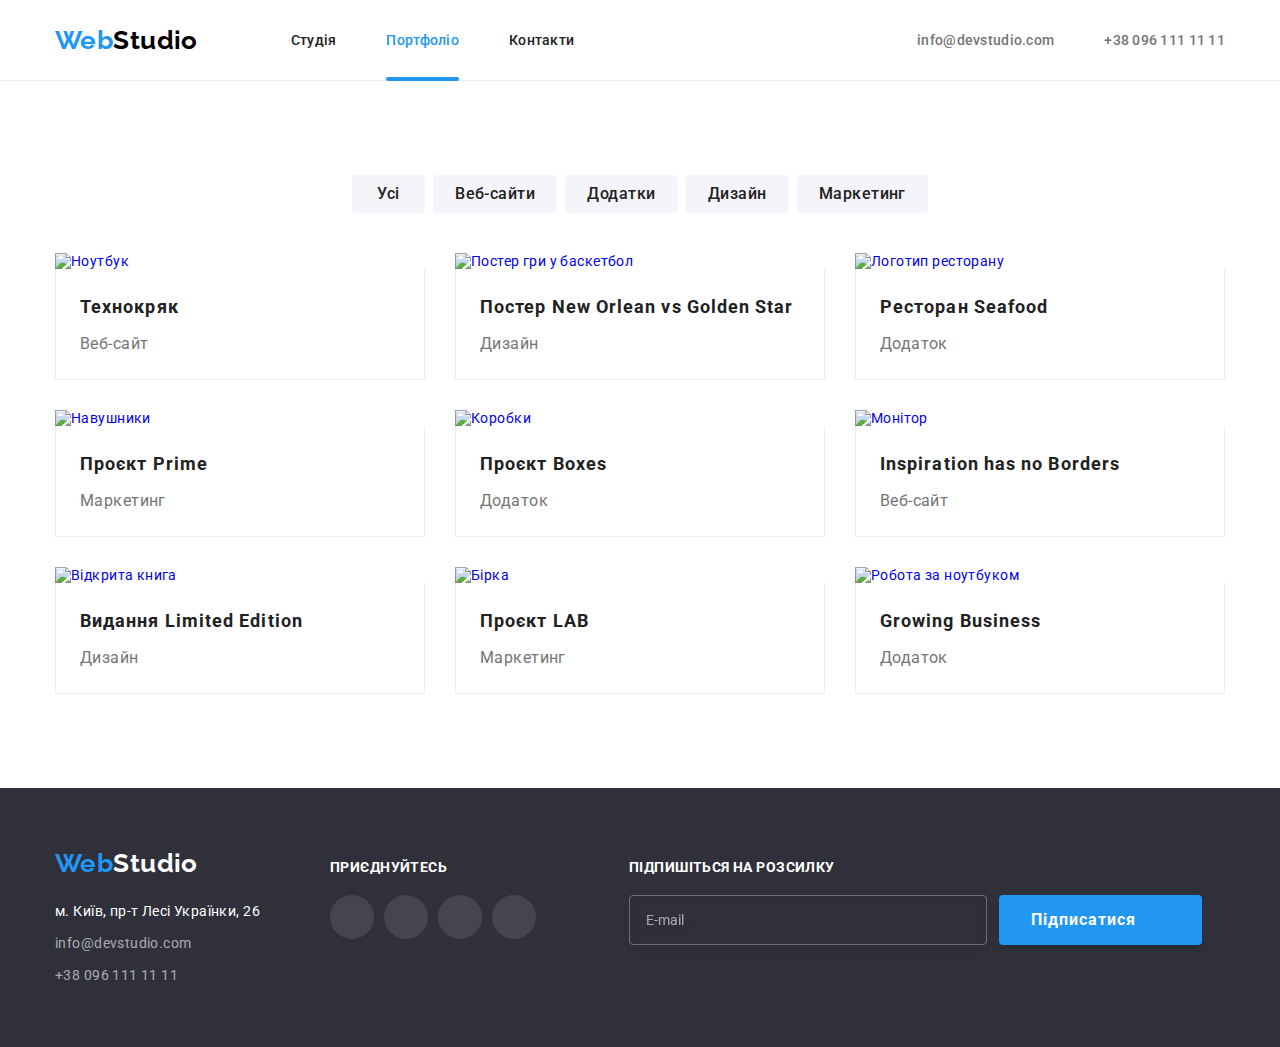
==== portfolio.html @ 8c7a3220 "fix error in validator" ====
<!DOCTYPE html>
<html lang="uk">
  <head>
    <meta charset="UTF-8" />
    <meta http-equiv="X-UA-Compatible" content="IE=edge" />
    <meta name="viewport" content="width=device-width, initial-scale=1.0" />
    <title>Портфоліо</title>
    <link
      href="https://fonts.googleapis.com/css2?family=Raleway:wght@700&family=Roboto:wght@400;500;700;900&display=swap"
      rel="stylesheet"
    />
    <link
      rel="stylesheet"
      href="https://cdnjs.cloudflare.com/ajax/libs/modern-normalize/1.1.0/modern-normalize.min.css"
    />
    <link rel="stylesheet" href="./css/main.min.css" />
  </head>

  <body>
    <header class="page-header">
      <div class="container">
        <div class="header-content">
          <a class="logo" href="./index.html" lang="en"
            ><span class="logo__accent">Web</span>Studio</a
          >
          <div class="nav-wrapper" data-menu>
            <nav class="header-nav">
              <ul class="nav-list">
                <li class="nav-list__item">
                  <a class="nav-list__link" href="./index.html">Студія</a>
                </li>
                <li class="nav-list__item">
                  <a class="nav-list__link nav-list__link--current" href="./portfolio.html"
                    >Портфоліо</a
                  >
                </li>
                <li class="nav-list__item"><a class="nav-list__link" href="#">Контакти</a></li>
              </ul>
            </nav>
            <ul class="contact-list">
              <li class="contact-list__item">
                <a class="contact-list__link contact-list__link--colored" href="tel:+380961111111">
                  <svg class="contact-list__icon" width="10" height="16">
                    <use href="./images/icons.svg#icon-smartphone"></use>
                  </svg>
                  +38 096 111 11 11</a
                >
              </li>
              <li class="contact-list__item">
                <a class="contact-list__link" href="mailto:info@devstudio.com">
                  <svg class="contact-list__icon" width="16" height="12">
                    <use href="./images/icons.svg#icon-envelope"></use>
                  </svg>
                  info@devstudio.com</a
                >
              </li>
            </ul>
            <ul class="links-list">
              <li class="link-list__item"><a href="#" class="links-list__link">Instagram</a></li>
              <li class="link-list__item"><a href="#" class="links-list__link">Twitter</a></li>
              <li class="link-list__item"><a href="#" class="links-list__link">Facebook</a></li>
              <li class="link-list__item"><a href="#" class="links-list__link">LinkedIn</a></li>
            </ul>
          </div>
          <button class="burger" data-menu-button>
            <svg class="burger__icon" width="40" height="40">
              <use class="burger__close-icon" href="./images/icons.svg#icon-burger-close"></use>
              <use class="burger__open-icon" href="./images/icons.svg#icon-burger-open"></use>
            </svg>
          </button>
        </div>
      </div>
    </header>
    <main class="page-main">
      <section class="section section-portfolio">
        <div class="container">
          <h1 class="section__title" hidden>Портфоліо</h1>
          <ul class="button-list">
            <li class="button-list__item">
              <button class="button button-list__button" type="button">Усі</button>
            </li>
            <li class="button-list__item">
              <button class="button button-list__button" type="button">Веб-сайти</button>
            </li>
            <li class="button-list__item">
              <button class="button button-list__button" type="button">Додатки</button>
            </li>
            <li class="button-list__item">
              <button class="button button-list__button" type="button">Дизайн</button>
            </li>
            <li class="button-list__item">
              <button class="button button-list__button" type="button">Маркетинг</button>
            </li>
          </ul>
          <ul class="product-list">
            <li class="product-list__item">
              <a class="product" href="#">
                <div class="product__overlay">
                  <picture>
                    <source
                      srcset="./images/product1-desktop.jpg 1x, ./images/product1@2x-desktop.jpg 2x"
                      media="(min-width: 1200px)"
                    />
                    <source
                      srcset="./images/product1-tablet.jpg 1x, ./images/product1@2x-tablet.jpg 2x"
                      media="(min-width: 768px)"
                    />
                    <img
                      class="product__image"
                      srcset="./images/product1-phone.jpg 1x, ./images/product1@2x-phone.jpg 2x"
                      src="./images/product1-phone.jpg"
                      alt="Ноутбук"
                    />
                  </picture>
                  <p class="product__text">
                    Ресурс пропонує комплексні пропозиції з різним рівнем функціоналу та сервісів.
                    Все це дозволить відвідувачу отримати вичерпні відомості про компанію чи
                    приватну особу.
                  </p>
                </div>
                <div class="product__description">
                  <h2 class="product__title">Технокряк</h2>
                  <p class="product__type">Веб-сайт</p>
                </div>
              </a>
            </li>
            <li class="product-list__item">
              <a class="product" href="#">
                <div class="product__overlay">
                  <picture>
                    <source
                      srcset="./images/product2-desktop.jpg 1x, ./images/product2@2x-desktop.jpg 2x"
                      media="(min-width: 1200px)"
                    />
                    <source
                      srcset="./images/product2-tablet.jpg 1x, ./images/product2@2x-tablet.jpg 2x"
                      media="(min-width: 768px)"
                    />
                    <img
                      class="product__image"
                      srcset="./images/product2-phone.jpg 1x, ./images/product2@2x-phone.jpg 2x"
                      src="./images/product2-phone.jpg"
                      alt="Постер гри у баскетбол"
                    />
                  </picture>
                  <p class="product__text">
                    Ресурс пропонує комплексні пропозиції з різним рівнем функціоналу та сервісів.
                    Все це дозволить відвідувачу отримати вичерпні відомості про компанію чи
                    приватну особу.
                  </p>
                </div>
                <div class="product__description">
                  <h2 class="product__title">Постер New Orlean vs Golden Star</h2>
                  <p class="product__type">Дизайн</p>
                </div>
              </a>
            </li>
            <li class="product-list__item">
              <a class="product" href="#">
                <div class="product__overlay">
                  <picture>
                    <source
                      srcset="./images/product3-desktop.jpg 1x, ./images/product3@2x-desktop.jpg 2x"
                      media="(min-width: 1200px)"
                    />
                    <source
                      srcset="./images/product3-tablet.jpg 1x, ./images/product3@2x-tablet.jpg 2x"
                      media="(min-width: 768px)"
                    />
                    <img
                      class="product__image"
                      srcset="./images/product3-phone.jpg 1x, ./images/product3@2x-phone.jpg 2x"
                      src="./images/product3-phone.jpg"
                      alt="Логотип ресторану"
                    />
                  </picture>
                  <p class="product__text">
                    Ресурс пропонує комплексні пропозиції з різним рівнем функціоналу та сервісів.
                    Все це дозволить відвідувачу отримати вичерпні відомості про компанію чи
                    приватну особу.
                  </p>
                </div>
                <div class="product__description">
                  <h2 class="product__title">Ресторан Seafood</h2>
                  <p class="product__type">Додаток</p>
                </div>
              </a>
            </li>
            <li class="product-list__item">
              <a class="product" href="#">
                <div class="product__overlay">
                  <picture>
                    <source
                      srcset="./images/product4-desktop.jpg 1x, ./images/product4@2x-desktop.jpg 2x"
                      media="(min-width: 1200px)"
                    />
                    <source
                      srcset="./images/product4-tablet.jpg 1x, ./images/product4@2x-tablet.jpg 2x"
                      media="(min-width: 768px)"
                    />
                    <img
                      class="product__image"
                      srcset="./images/product4-phone.jpg 1x, ./images/product4@2x-phone.jpg 2x"
                      src="./images/product4-phone.jpg"
                      alt="Навушники"
                    />
                  </picture>
                  <p class="product__text">
                    Ресурс пропонує комплексні пропозиції з різним рівнем функціоналу та сервісів.
                    Все це дозволить відвідувачу отримати вичерпні відомості про компанію чи
                    приватну особу.
                  </p>
                </div>
                <div class="product__description">
                  <h2 class="product__title">Проєкт Prime</h2>
                  <p class="product__type">Маркетинг</p>
                </div>
              </a>
            </li>
            <li class="product-list__item">
              <a class="product" href="#">
                <div class="product__overlay">
                  <picture>
                    <source
                      srcset="./images/product5-desktop.jpg 1x, ./images/product5@2x-desktop.jpg 2x"
                      media="(min-width: 1200px)"
                    />
                    <source
                      srcset="./images/product5-tablet.jpg 1x, ./images/product5@2x-tablet.jpg 2x"
                      media="(min-width: 768px)"
                    />
                    <img
                      class="product__image"
                      srcset="./images/product5-phone.jpg 1x, ./images/product5@2x-phone.jpg 2x"
                      src="./images/product5-phone.jpg"
                      alt="Коробки"
                    />
                  </picture>
                  <p class="product__text">
                    Ресурс пропонує комплексні пропозиції з різним рівнем функціоналу та сервісів.
                    Все це дозволить відвідувачу отримати вичерпні відомості про компанію чи
                    приватну особу.
                  </p>
                </div>
                <div class="product__description">
                  <h2 class="product__title">Проєкт Boxes</h2>
                  <p class="product__type">Додаток</p>
                </div>
              </a>
            </li>
            <li class="product-list__item">
              <a class="product" href="#">
                <div class="product__overlay">
                  <picture>
                    <source
                      srcset="./images/product6-desktop.jpg 1x, ./images/product6@2x-desktop.jpg 2x"
                      media="(min-width: 1200px)"
                    />
                    <source
                      srcset="./images/product6-tablet.jpg 1x, ./images/product6@2x-tablet.jpg 2x"
                      media="(min-width: 768px)"
                    />
                    <img
                      class="product__image"
                      srcset="./images/product6-phone.jpg 1x, ./images/product6@2x-phone.jpg 2x"
                      src="./images/product6-phone.jpg"
                      alt="Монітор"
                    />
                  </picture>
                  <p class="product__text">
                    Ресурс пропонує комплексні пропозиції з різним рівнем функціоналу та сервісів.
                    Все це дозволить відвідувачу отримати вичерпні відомості про компанію чи
                    приватну особу.
                  </p>
                </div>
                <div class="product__description">
                  <h2 class="product__title">Inspiration has no Borders</h2>
                  <p class="product__type">Веб-сайт</p>
                </div>
              </a>
            </li>
            <li class="product-list__item">
              <a class="product" href="#">
                <div class="product__overlay">
                  <picture>
                    <source
                      srcset="./images/product7-desktop.jpg 1x, ./images/product7@2x-desktop.jpg 2x"
                      media="(min-width: 1200px)"
                    />
                    <source
                      srcset="./images/product7-tablet.jpg 1x, ./images/product7@2x-tablet.jpg 2x"
                      media="(min-width: 768px)"
                    />
                    <img
                      class="product__image"
                      srcset="./images/product7-phone.jpg 1x, ./images/product7@2x-phone.jpg 2x"
                      src="./images/product7-phone.jpg"
                      alt="Відкрита книга"
                    />
                  </picture>
                  <p class="product__text">
                    Ресурс пропонує комплексні пропозиції з різним рівнем функціоналу та сервісів.
                    Все це дозволить відвідувачу отримати вичерпні відомості про компанію чи
                    приватну особу.
                  </p>
                </div>
                <div class="product__description">
                  <h2 class="product__title">Видання Limited Edition</h2>
                  <p class="product__type">Дизайн</p>
                </div>
              </a>
            </li>
            <li class="product-list__item">
              <a class="product" href="#">
                <div class="product__overlay">
                  <picture>
                    <source
                      srcset="./images/product8-desktop.jpg 1x, ./images/product8@2x-desktop.jpg 2x"
                      media="(min-width: 1200px)"
                    />
                    <source
                      srcset="./images/product8-tablet.jpg 1x, ./images/product8@2x-tablet.jpg 2x"
                      media="(min-width: 768px)"
                    />
                    <img
                      class="product__image"
                      srcset="./images/product8-phone.jpg 1x, ./images/product8@2x-phone.jpg 2x"
                      src="./images/product8-phone.jpg"
                      alt="Бірка"
                    />
                  </picture>
                  <p class="product__text">
                    Ресурс пропонує комплексні пропозиції з різним рівнем функціоналу та сервісів.
                    Все це дозволить відвідувачу отримати вичерпні відомості про компанію чи
                    приватну особу.
                  </p>
                </div>
                <div class="product__description">
                  <h2 class="product__title">Проєкт LAB</h2>
                  <p class="product__type">Маркетинг</p>
                </div>
              </a>
            </li>
            <li class="product-list__item">
              <a class="product" href="#">
                <div class="product__overlay">
                  <picture>
                    <source
                      srcset="./images/product9-desktop.jpg 1x, ./images/product9@2x-desktop.jpg 2x"
                      media="(min-width: 1200px)"
                    />
                    <source
                      srcset="./images/product9-tablet.jpg 1x, ./images/product9@2x-tablet.jpg 2x"
                      media="(min-width: 768px)"
                    />
                    <img
                      class="product__image"
                      srcset="./images/product9-phone.jpg 1x, ./images/product9@2x-phone.jpg 2x"
                      src="./images/product9-phone.jpg"
                      alt="Робота за ноутбуком"
                    />
                  </picture>
                  <p class="product__text">
                    Ресурс пропонує комплексні пропозиції з різним рівнем функціоналу та сервісів.
                    Все це дозволить відвідувачу отримати вичерпні відомості про компанію чи
                    приватну особу.
                  </p>
                </div>
                <div class="product__description">
                  <h2 class="product__title">Growing Business</h2>
                  <p class="product__type">Додаток</p>
                </div>
              </a>
            </li>
          </ul>
        </div>
      </section>
    </main>
    <footer class="page-footer">
      <div class="container">
        <div class="footer-content">
          <div class="footer-nav">
            <a class="logo page-footer__logo" href="./index.html" lang="en"
              ><span class="logo__accent">Web</span>Studio</a
            >
            <address class="page-adress">
              <p class="page-adress__text">м. Київ, пр-т Лесі Українки, 26</p>
              <ul class="adress-list">
                <li class="adress-list__item">
                  <a class="adress-list__link" href="mailto:info@devstudio.com"
                    >info@devstudio.com</a
                  >
                </li>
                <li class="adress-list__item">
                  <a class="adress-list__link" href="tel:+380961111111">+38 096 111 11 11</a>
                </li>
              </ul>
            </address>
          </div>
          <div class="footer-social">
            <p class="footer__title">Приєднуйтесь</p>
            <ul class="icon-list footer-social__icon-list">
              <li class="icon-list__item">
                <a
                  class="icon-list__link icon-list__link--dark"
                  href="#"
                  aria-label="Інстаграм сторінка сайту"
                >
                  <svg class="icon-list__icon" width="20" height="20">
                    <use href="./images/icons.svg#icon-instagram"></use>
                  </svg>
                </a>
              </li>
              <li class="icon-list__item">
                <a
                  class="icon-list__link icon-list__link--dark"
                  href="#"
                  aria-label="Твіттер сторінка сайту"
                >
                  <svg class="icon-list__icon" width="20" height="20">
                    <use href="./images/icons.svg#icon-twitter"></use>
                  </svg>
                </a>
              </li>
              <li class="icon-list__item">
                <a
                  class="icon-list__link icon-list__link--dark"
                  href="#"
                  aria-label="Фейсбук сторінка сайту"
                >
                  <svg class="icon-list__icon" width="20" height="20">
                    <use href="./images/icons.svg#icon-facebook"></use>
                  </svg>
                </a>
              </li>
              <li class="icon-list__item">
                <a
                  class="icon-list__link icon-list__link--dark"
                  href="#"
                  aria-label="Лінкедін сторінка сайту"
                >
                  <svg class="icon-list__icon" width="20" height="20">
                    <use href="./images/icons.svg#icon-linkedin"></use>
                  </svg>
                </a>
              </li>
            </ul>
          </div>
          <div class="footer-subscribe">
            <p class="footer__title">Підпишіться на розсилку</p>
            <form class="footer-form" name="footer-form">
              <input
                class="footer-form__input"
                type="email"
                name="footer-mail"
                placeholder="E-mail"
              />
              <button class="button footer-subscribe__button" type="submit">
                <span class="button__text">Підписатися</span>
                <svg class="button__icon" width="24" height="24">
                  <use href="./images/icons.svg#icon-send"></use>
                </svg>
              </button>
            </form>
          </div>
        </div>
      </div>
    </footer>
    <script src="./js/menu.js"></script>
  </body>
</html>
---- css/main.min.css ----
:root{--accent-color: #2196f3;--title-color: #212121;--text-color: #757575;--black-color: #000000;--neutral-dark-color: rgba(255, 255, 255, 0.6);--primary-white-color: #ffffff;--primary-dark-color: #2f303a;--primary-light-color: #f5f4fa;--item-border-color: #eeeeee;--header-border-color: #ececec;--icon-color: #afb1b8;--footer-links-color: rgba(255, 255, 255, 0.1);--cards-background-color: rgba(47, 48, 58, 0.8);--portfolio-overlay-color: rgba(33, 150, 243, 0.9);--backdrop-background-color: rgba(0, 0, 0, 0.2);--button-border-color: rgba(0, 0, 0, 0.1);--input-border-color: rgba(33, 33, 33, 0.2);--button-hover-color: #188ce8;--footer-form-border-color: rgba(255, 255, 255, 0.3);--form-placeholder-color: rgba(117, 117, 117, 0.5);--nav-border-color: rgba(33, 33, 33, 0.2);--timing-function: cubic-bezier(0.4, 0, 0.2, 1)}.client-list__link,.icon-list__link,.work-list__description,.feature-list__pic,.close-button{display:-webkit-box;display:-ms-flexbox;display:flex;-webkit-box-align:center;-ms-flex-align:center;align-items:center;-webkit-box-pack:center;-ms-flex-pack:center;justify-content:center}html{-webkit-box-sizing:border-box;box-sizing:border-box}*,*::before,*::after{-webkit-box-sizing:inherit;box-sizing:inherit}body{margin:0;font-family:"Roboto",sans-serif;font-size:14px;letter-spacing:.03em;color:var(--text-color);background-color:var(--primary-white-color)}body.hidden{overflow:hidden}ul{list-style:none}h1,h2,h3,h4,h5,h6,p,ul{margin:0;padding:0}a{text-decoration:none}img{display:block;max-width:100%;width:100%;height:auto}.visually-hidden{position:absolute;width:1px;height:1px;margin:-1px;border:0;padding:0;white-space:nowrap;-webkit-clip-path:inset(100%);clip-path:inset(100%);clip:rect(0 0 0 0);overflow:hidden}.button{font-family:inherit;font-size:16px;font-weight:700;letter-spacing:.06em;line-height:1.875;color:var(--primary-white-color);background-color:var(--accent-color);padding:10px 32px;cursor:pointer;border:none;border-radius:4px;-webkit-box-shadow:0px 4px 4px rgba(0,0,0,.15);box-shadow:0px 4px 4px rgba(0,0,0,.15);-webkit-transition:background-color 250ms var(--timing-function);transition:background-color 250ms var(--timing-function)}.button:hover,.button:focus{background-color:var(--button-hover-color)}.container{padding:0 15px;margin:0 auto}@media screen and (min-width: 480px){.container{width:480px}}@media screen and (min-width: 768px){.container{width:768px}}@media screen and (min-width: 1200px){.container{width:1200px}}.burger{position:relative;z-index:20;margin-left:auto;background-color:rgba(0,0,0,0);border:none;cursor:pointer}@media screen and (min-width: 768px){.burger{display:none}}.burger__open-icon{display:block}.burger.is-open .burger__open-icon{display:none}.burger__close-icon{display:none}.burger.is-open .burger__close-icon{display:block}.logo{display:inline-block;font-family:"Raleway",sans-serif;font-weight:700;color:var(--black-color)}@media screen and (min-width: 768px){.logo{margin-right:93px}}@media screen and (max-width: 1199px){.logo{font-size:24px;line-height:1.1666666667}}@media screen and (min-width: 1200px){.logo{font-size:26px;line-height:1.1923076923}}.logo__accent{color:var(--accent-color)}@media screen and (max-width: 1199px){.section{padding:60px 0}}@media screen and (min-width: 1200px){.section{padding:94px 0}}.section__title{text-align:center;font-weight:700;color:var(--title-color)}@media screen and (max-width: 1199px){.section__title{font-size:28px;line-height:1.1785714286;margin-bottom:30px}}@media screen and (min-width: 1200px){.section__title{font-size:36px;line-height:1.1666666667;margin-bottom:50px}}.backdrop{position:fixed;top:0;left:0;width:100%;height:100%;background-color:var(--backdrop-background-color);opacity:1;-webkit-transition:opacity 250ms var(--timing-function),visibility 250ms var(--timing-function);transition:opacity 250ms var(--timing-function),visibility 250ms var(--timing-function);overflow-y:scroll;z-index:30}.backdrop.is-hidden{visibility:hidden;opacity:0;pointer-events:none}@media screen and (max-width: 767px){.backdrop{padding:94px 15px 0 15px}}.modal{padding:40px;background-color:var(--primary-white-color);border-radius:4px;-webkit-box-shadow:0px 1px 3px rgba(0,0,0,.12),0px 1px 1px rgba(0,0,0,.14),0px 2px 1px rgba(0,0,0,.2);box-shadow:0px 1px 3px rgba(0,0,0,.12),0px 1px 1px rgba(0,0,0,.14),0px 2px 1px rgba(0,0,0,.2);-webkit-transition:-webkit-transform 250ms var(--timing-function);transition:-webkit-transform 250ms var(--timing-function);transition:transform 250ms var(--timing-function);transition:transform 250ms var(--timing-function), -webkit-transform 250ms var(--timing-function)}.backdrop.is-hidden .modal{-webkit-transform:scale(1.1);transform:scale(1.1)}@media screen and (max-width: 767px){.modal{position:relative;width:100%}}@media screen and (min-width: 768px){.modal{position:absolute;top:50%;left:50%;min-width:450px;-webkit-transform:translate(-50%, -50%) scale(1);transform:translate(-50%, -50%) scale(1)}.backdrop.is-hidden .modal{-webkit-transform:translate(-50%, -50%) scale(1.1);transform:translate(-50%, -50%) scale(1.1)}}@media screen and (min-width: 1200px){.modal{min-width:528px}}.close-button{position:absolute;top:8px;right:8px;width:30px;height:30px;cursor:pointer;border:1px solid var(--button-border-color);border-radius:50%;background-color:inherit;color:var(--black-color);-webkit-transition:color 250ms var(--timing-function),border-color 250ms var(--timing-function);transition:color 250ms var(--timing-function),border-color 250ms var(--timing-function)}.close-button:hover,.close-button:focus{color:var(--accent-color)}.close-button__icon{fill:currentColor}.modal__form-name{margin-bottom:12px;font-size:20px;font-weight:700;line-height:1.5;text-align:center;color:var(--title-color)}.form__group{margin-bottom:10px}.form__group--large{margin-bottom:20px}.form__label{display:inline-block;font-size:12px;line-height:1.1666666667;margin-bottom:4px}.form__input{width:100%;height:40px;padding:12px 16px;padding-left:42px;border:1px solid var(--input-border-color);border-radius:4px;-webkit-transition:border-color 250ms var(--timing-function);transition:border-color 250ms var(--timing-function)}.form__input:focus{border-color:var(--accent-color);outline:rgba(0,0,0,0)}.form__input-wrapper{position:relative}.form__icon{position:absolute;top:50%;left:15px;fill:var(--title-color);-webkit-transform:translateY(-50%);transform:translateY(-50%);-webkit-transition:fill 250ms var(--timing-function);transition:fill 250ms var(--timing-function)}.form__input:focus+.form__icon{fill:var(--accent-color)}.form__input--large{display:block;padding:12px 16px;min-height:120px;resize:none}.form__input--large::-webkit-input-placeholder{color:var(--form-placeholder-color)}.form__input--large::-moz-placeholder{color:var(--form-placeholder-color)}.form__input--large:-ms-input-placeholder{color:var(--form-placeholder-color)}.form__input--large::-ms-input-placeholder{color:var(--form-placeholder-color)}.form__input--large::placeholder{color:var(--form-placeholder-color)}.checkbox{display:-webkit-box;display:-ms-flexbox;display:flex;-webkit-box-align:center;-ms-flex-align:center;align-items:center;margin-bottom:30px;font-size:12px;line-height:1.7142857143}@media screen and (min-width: 1200px){.checkbox{-webkit-box-pack:center;-ms-flex-pack:center;justify-content:center}}.checkbox__icon{margin-right:7px}.checkbox__unchecked-icon{opacity:1;-webkit-transition:opacity 250ms var(--timing-function);transition:opacity 250ms var(--timing-function)}.checkbox__input:checked+.checkbox__icon .checkbox__unchecked-icon{opacity:0}.checkbox__checked-icon{opacity:0;-webkit-transition:opacity 250ms var(--timing-function);transition:opacity 250ms var(--timing-function)}.checkbox__input:checked+.checkbox__icon .checkbox__checked-icon{opacity:1}.checkbox__policy{-webkit-user-select:none;-moz-user-select:none;-ms-user-select:none;user-select:none}@media screen and (min-width: 1200px){.checkbox__policy{font-size:14px;line-height:1.7142857143}}.checkbox__link{color:var(--accent-color);text-decoration:underline}.form__button{display:block;min-width:200px;margin:0 auto}.page-header{border-bottom:1px solid var(--header-border-color)}.header-content{display:-webkit-box;display:-ms-flexbox;display:flex;-webkit-box-align:center;-ms-flex-align:center;align-items:center}@media screen and (max-width: 767px){.header-content{padding:16px 0}}.nav-wrapper{z-index:10}@media screen and (max-width: 767px){.nav-wrapper{display:none}.nav-wrapper.is-open{display:-webkit-box;display:-ms-flexbox;display:flex;-webkit-box-orient:vertical;-webkit-box-direction:normal;-ms-flex-direction:column;flex-direction:column;position:absolute;top:0;left:0;width:100%;height:100%;padding:48px 40px;background-color:var(--primary-white-color)}}@media screen and (min-width: 768px){.nav-wrapper{display:-webkit-box;display:-ms-flexbox;display:flex;-webkit-box-align:center;-ms-flex-align:center;align-items:center;-webkit-box-flex:1;-ms-flex-positive:1;flex-grow:1}}@media screen and (max-width: 767px){.header-nav{-webkit-box-flex:1;-ms-flex-positive:1;flex-grow:1}}@media screen and (min-width: 768px){.header-nav{display:-webkit-box;display:-ms-flexbox;display:flex;-webkit-box-align:center;-ms-flex-align:center;align-items:center}}@media screen and (min-width: 768px){.nav-list{display:-webkit-box;display:-ms-flexbox;display:flex;gap:50px}}@media screen and (max-width: 767px){.nav-list__item:not(:last-child){margin-bottom:35px}}.nav-list__link{display:block;font-weight:500;letter-spacing:.02em;color:var(--title-color);-webkit-transition:color 250ms var(--timing-function);transition:color 250ms var(--timing-function)}.nav-list__link:hover,.nav-list__link:focus{color:var(--accent-color)}@media screen and (max-width: 767px){.nav-list__link{font-size:40px;line-height:1.175}}@media screen and (min-width: 768px){.nav-list__link{padding:32px 0;font-size:14px;line-height:1.1428571429}}.nav-list__link--current{color:var(--accent-color)}@media screen and (min-width: 768px){.nav-list__link--current{position:relative}.nav-list__link--current::after{position:absolute;content:"";left:0;bottom:-1px;width:100%;height:4px;border-radius:2px;background-color:currentColor}}@media screen and (max-width: 767px){.contact-list{margin-bottom:64px}}@media screen and (min-width: 768px){.contact-list{display:-webkit-box;display:-ms-flexbox;display:flex;margin-left:auto}}@media screen and (min-width: 768px)and (max-width: 1199px){.contact-list{-webkit-box-orient:vertical;-webkit-box-direction:reverse;-ms-flex-direction:column-reverse;flex-direction:column-reverse;gap:10px}}@media screen and (min-width: 1200px){.contact-list{-webkit-box-orient:horizontal;-webkit-box-direction:reverse;-ms-flex-direction:row-reverse;flex-direction:row-reverse;gap:30px}}@media screen and (max-width: 767px){.contact-list__item:not(:last-child){margin-bottom:32px}}.contact-list__link{letter-spacing:.02em;font-weight:500;color:var(--text-color);-webkit-transition:color 250ms var(--timing-function);transition:color 250ms var(--timing-function)}.contact-list__link:hover,.contact-list__link:focus{color:var(--accent-color)}@media screen and (max-width: 767px){.contact-list__link{font-size:24px;line-height:1.1666666667}.contact-list__link--colored{font-size:34px;line-height:1.1764705882;color:var(--accent-color)}}@media screen and (min-width: 768px){.contact-list__link{display:-webkit-box;display:-ms-flexbox;display:flex;-webkit-box-align:center;-ms-flex-align:center;align-items:center;font-size:12px;line-height:1.1666666667;display:flex;align-items:center}}@media screen and (min-width: 1200px){.contact-list__link{font-size:14px;line-height:1.1428571429}}.contact-list__icon{fill:currentColor;margin-right:10px}@media screen and (max-width: 767px){.contact-list__icon{display:none}}@media screen and (max-width: 767px){.links-list{display:-webkit-box;display:-ms-flexbox;display:flex;-ms-flex-wrap:wrap;flex-wrap:wrap;gap:20px}}@media screen and (min-width: 768px){.links-list{display:none}}.link-list__item{position:relative}.link-list__item:not(:last-child)::after{content:"";position:absolute;display:block;top:0;right:-10px;width:1px;height:100%;background-color:var(--nav-border-color)}.links-list__link{font-size:18px;font-weight:500;line-height:1.2222222222;color:var(--accent-color)}.section-hero{margin:0 auto;text-align:center;background-image:-webkit-gradient(linear, left top, right top, from(rgba(47, 48, 58, 0.4)), to(rgba(47, 48, 58, 0.4))),url("../images/hero-bg.jpg");background-image:linear-gradient(to right, rgba(47, 48, 58, 0.4), rgba(47, 48, 58, 0.4)),url("../images/hero-bg.jpg");background-size:cover;background-position:center;background-repeat:no-repeat}@media screen and (max-width: 1199px){.section-hero{padding:118px 0}}@media screen and (min-width: 1200px){.section-hero{max-width:1600px;padding:200px 0}}.section-hero__title{margin:0 auto;font-weight:900;letter-spacing:.06em;text-transform:uppercase;color:var(--primary-white-color);margin-bottom:30px}@media screen and (max-width: 1199px){.section-hero__title{font-size:26px;max-width:360px;line-height:1.6153846154}}@media screen and (min-width: 1200px){.section-hero__title{font-size:44px;max-width:700px;line-height:1.3636363636}}@media screen and (min-width: 1200px){.section-feature{padding-bottom:0;padding-top:94px}}@media screen and (min-width: 768px){.feature-list{display:-webkit-box;display:-ms-flexbox;display:flex;-ms-flex-wrap:wrap;flex-wrap:wrap;gap:30px}}@media screen and (max-width: 767px){.feature-list__item:not(:last-child){margin-bottom:30px}}@media screen and (min-width: 768px){.feature-list__item{-ms-flex-preferred-size:calc((100% - 30px)/2);flex-basis:calc((100% - 30px)/2)}}@media screen and (min-width: 1200px){.feature-list__item{-ms-flex-preferred-size:calc((100% - 90px)/4);flex-basis:calc((100% - 90px)/4)}}.feature-list__pic{margin-bottom:30px;width:100%;background-color:var(--primary-light-color);border-radius:4px;height:120px}.feature-list__title{text-transform:uppercase;font-size:14px;font-weight:700;line-height:1.1428571429;color:var(--title-color);margin-bottom:10px}@media screen and (max-width: 767px){.feature-list__title{text-align:center}}.feature-list__text{line-height:1.7142857143}.section-work{padding:94px 0}@media screen and (max-width: 1199px){.section-work{display:none}}@media screen and (min-width: 1200px){.section-work{display:block}}.work-list{display:-webkit-box;display:-ms-flexbox;display:flex;gap:30px}.work-list__item{-ms-flex-preferred-size:calc((100% - 60px)/3);flex-basis:calc((100% - 60px)/3);position:relative}.work-list__description{position:absolute;bottom:0;left:0;height:70px;width:100%;text-transform:uppercase;color:var(--primary-white-color);font-weight:700;line-height:1.1428571429;background-color:var(--cards-background-color)}.section-team{background-color:var(--primary-light-color)}@media screen and (min-width: 768px){.team-list{display:-webkit-box;display:-ms-flexbox;display:flex;-ms-flex-wrap:wrap;flex-wrap:wrap;gap:30px}}.team-list__item{font-size:16px;line-height:1.1875;background-color:var(--primary-white-color);border-radius:0px 0px 4px 4px;-webkit-box-shadow:0px 1px 3px rgba(0,0,0,.12),0px 1px 1px rgba(0,0,0,.14),0px 2px 1px rgba(0,0,0,.2);box-shadow:0px 1px 3px rgba(0,0,0,.12),0px 1px 1px rgba(0,0,0,.14),0px 2px 1px rgba(0,0,0,.2)}@media screen and (max-width: 767px){.team-list__item:not(:last-child){margin-bottom:30px}}@media screen and (min-width: 768px){.team-list__item{-ms-flex-preferred-size:calc((100% - 30px)/2);flex-basis:calc((100% - 30px)/2)}}@media screen and (min-width: 1200px){.team-list__item{-ms-flex-preferred-size:calc((100% - 90px)/4);flex-basis:calc((100% - 90px)/4)}}.team-list__description{text-align:center;padding:30px}.team-list__name{font-size:16px;font-weight:500;color:var(--title-color);margin-bottom:10px}.team-list__position{margin-bottom:16px}.icon-list{display:-webkit-inline-box;display:-ms-inline-flexbox;display:inline-flex;gap:10px;-webkit-box-align:center;-ms-flex-align:center;align-items:center;margin:0 auto}.icon-list__link{width:44px;height:44px;border-radius:50%;background-color:rgba(0,0,0,0);color:var(--icon-color);-webkit-transition:color 250ms var(--timing-function),background-color 250ms var(--timing-function);transition:color 250ms var(--timing-function),background-color 250ms var(--timing-function)}.icon-list__link:hover,.icon-list__link:focus{background-color:var(--accent-color);color:var(--primary-white-color)}.icon-list__icon{fill:currentColor}.client-list{display:-webkit-box;display:-ms-flexbox;display:flex;-ms-flex-wrap:wrap;flex-wrap:wrap;gap:30px}.client-list__item{height:92px}@media screen and (max-width: 767px){.client-list__item{-ms-flex-preferred-size:calc((100% - 30px)/2);flex-basis:calc((100% - 30px)/2)}}@media screen and (min-width: 768px){.client-list__item{-ms-flex-preferred-size:calc((100% - 60px)/3);flex-basis:calc((100% - 60px)/3)}}@media screen and (min-width: 1200px){.client-list__item{-ms-flex-preferred-size:calc((100% - 150px)/6);flex-basis:calc((100% - 150px)/6)}}.client-list__link{height:100%;width:100%;border:1px solid #afb1b8;border-radius:4px;color:var(--icon-color);-webkit-transition:color 250ms var(--timing-function),border-color 250ms var(--timing-function);transition:color 250ms var(--timing-function),border-color 250ms var(--timing-function)}.client-list__link:hover,.client-list__link:focus{border-color:var(--accent-color);color:var(--accent-color)}.client-list__icon{fill:currentColor}.button-list{display:-webkit-box;display:-ms-flexbox;display:flex;-ms-flex-wrap:wrap;flex-wrap:wrap;row-gap:15px;-webkit-column-gap:8px;-moz-column-gap:8px;column-gap:8px;margin-bottom:40px}@media screen and (min-width: 768px){.button-list{-webkit-box-pack:center;-ms-flex-pack:center;justify-content:center}}.button-list__button{padding:6px 22px;min-width:73px;font-weight:500;letter-spacing:.03em;line-height:1.625;color:var(--title-color);background-color:var(--primary-light-color);-webkit-box-shadow:none;box-shadow:none;-webkit-transition:color 250ms var(--timing-function),background-color 250ms var(--timing-function),-webkit-box-shadow 250ms var(--timing-function);transition:color 250ms var(--timing-function),background-color 250ms var(--timing-function),-webkit-box-shadow 250ms var(--timing-function);transition:color 250ms var(--timing-function),background-color 250ms var(--timing-function),box-shadow 250ms var(--timing-function);transition:color 250ms var(--timing-function),background-color 250ms var(--timing-function),box-shadow 250ms var(--timing-function),-webkit-box-shadow 250ms var(--timing-function)}.button-list__button:hover,.button-list__button:focus{color:var(--primary-white-color);background-color:var(--accent-color);-webkit-box-shadow:0px 3px 1px rgba(0,0,0,.1),0px 1px 2px rgba(0,0,0,.08),0px 2px 2px rgba(0,0,0,.12);box-shadow:0px 3px 1px rgba(0,0,0,.1),0px 1px 2px rgba(0,0,0,.08),0px 2px 2px rgba(0,0,0,.12)}@media screen and (min-width: 768px){.product-list{display:-webkit-box;display:-ms-flexbox;display:flex;-ms-flex-wrap:wrap;flex-wrap:wrap;gap:30px}}@media screen and (max-width: 767px){.product-list__item:not(:last-child){margin-bottom:30px}}@media screen and (min-width: 768px){.product-list__item{-ms-flex-preferred-size:calc((100% - 30px)/2);flex-basis:calc((100% - 30px)/2)}}@media screen and (min-width: 1200px){.product-list__item{-ms-flex-preferred-size:calc((100% - 60px)/3);flex-basis:calc((100% - 60px)/3)}}.product{display:block;width:100%;height:100%;-webkit-transition:-webkit-box-shadow 250ms var(--timing-function);transition:-webkit-box-shadow 250ms var(--timing-function);transition:box-shadow 250ms var(--timing-function);transition:box-shadow 250ms var(--timing-function), -webkit-box-shadow 250ms var(--timing-function)}.product:hover,.product:focus{-webkit-box-shadow:0px 1px 1px rgba(0,0,0,.12),0px 4px 4px rgba(0,0,0,.06),1px 4px 6px rgba(0,0,0,.16);box-shadow:0px 1px 1px rgba(0,0,0,.12),0px 4px 4px rgba(0,0,0,.06),1px 4px 6px rgba(0,0,0,.16)}.product__overlay{position:relative;overflow:hidden}.product__text{position:absolute;width:100%;height:100%;top:0;left:0;padding:63px 24px;font-size:18px;line-height:1.5555555556;color:var(--primary-white-color);background-color:var(--portfolio-overlay-color);opacity:0;-webkit-transform:translateY(100%);transform:translateY(100%);-webkit-transition:opacity 250ms var(--timing-function),-webkit-transform 250ms var(--timing-function);transition:opacity 250ms var(--timing-function),-webkit-transform 250ms var(--timing-function);transition:transform 250ms var(--timing-function),opacity 250ms var(--timing-function);transition:transform 250ms var(--timing-function),opacity 250ms var(--timing-function),-webkit-transform 250ms var(--timing-function)}.product:hover .product__text,.product:focus .product__text{opacity:1;-webkit-transform:translateY(0);transform:translateY(0)}.product__description{padding:20px 24px;border:1px solid var(--item-border-color);border-top:none}.product__title{font-size:18px;font-weight:700;line-height:2;letter-spacing:.06em;color:var(--title-color);margin-bottom:4px}.product__type{font-size:16px;line-height:1.875;color:var(--text-color)}.page-footer{background-color:var(--primary-dark-color);padding:60px 0}@media screen and (max-width: 1199px){.page-footer{text-align:center}}@media screen and (min-width: 768px)and (max-width: 1199px){.footer-content{display:-webkit-box;display:-ms-flexbox;display:flex;-ms-flex-wrap:wrap;flex-wrap:wrap;gap:60px;-webkit-box-align:baseline;-ms-flex-align:baseline;align-items:baseline;-webkit-box-pack:center;-ms-flex-pack:center;justify-content:center}}@media screen and (min-width: 1200px){.footer-content{display:-webkit-box;display:-ms-flexbox;display:flex;-webkit-box-align:baseline;-ms-flex-align:baseline;align-items:baseline}}@media screen and (max-width: 767px){.footer-nav{margin-bottom:60px}}@media screen and (min-width: 768px)and (max-width: 1199px){.footer-nav{-ms-flex-preferred-size:calc(50% - 30px);flex-basis:calc(50% - 30px)}}@media screen and (min-width: 1200px){.footer-nav{margin-right:70px}}.page-footer__logo{margin-right:0;margin-bottom:20px;color:var(--primary-white-color)}.page-adress{font-style:normal;line-height:1.7142857143}.page-adress__text{color:var(--primary-white-color);margin-bottom:8px}.adress-list__item:not(:last-child){margin-bottom:8px}.adress-list__link{color:var(--neutral-dark-color);-webkit-transition:color 250ms var(--timing-function);transition:color 250ms var(--timing-function)}.adress-list__link:hover,.adress-list__link:focus{color:var(--accent-color)}.footer-social{color:var(--primary-white-color)}@media screen and (max-width: 767px){.footer-social{margin-bottom:60px}}@media screen and (min-width: 768px)and (max-width: 1199px){.footer-social{-ms-flex-preferred-size:calc(50% - 30px);flex-basis:calc(50% - 30px)}}@media screen and (min-width: 1200px){.footer-social{margin-right:93px}}.footer__title{font-weight:700;line-height:1.1428571429;text-transform:uppercase;margin-bottom:20px}.footer-social__icon-list{gap:10px}.icon-list__link--dark{background-color:var(--footer-links-color);color:var(--primary-white-color);-webkit-transition:background-color 250ms var(--timing-function);transition:background-color 250ms var(--timing-function)}.icon-list__link--dark:hover,.icon-list__link--dark:focus{background-color:var(--accent-color)}.footer-subscribe{color:var(--primary-white-color)}@media screen and (min-width: 768px)and (max-width: 1199px){.footer-subscribe{-ms-flex-preferred-size:450px;flex-basis:450px}}@media screen and (min-width: 1200px){.footer-form{display:-webkit-box;display:-ms-flexbox;display:flex;gap:12px}}.footer-form__input{display:block;width:100%;height:50px;padding:15px 16px;background-color:rgba(0,0,0,0);border:1px solid var(--footer-form-border-color);border-radius:4px;-webkit-filter:drop-shadow(0px 4px 4px rgba(0, 0, 0, 0.15));filter:drop-shadow(0px 4px 4px rgba(0, 0, 0, 0.15));-webkit-transition:border-color 250ms var(--timing-function);transition:border-color 250ms var(--timing-function)}.footer-form__input:focus{border-color:var(--accent-color);outline:rgba(0,0,0,0);color:var(--primary-light-color)}.footer-form__input::-webkit-input-placeholder{color:var(--neutral-dark-color)}.footer-form__input::-moz-placeholder{color:var(--neutral-dark-color)}.footer-form__input:-ms-input-placeholder{color:var(--neutral-dark-color)}.footer-form__input::-ms-input-placeholder{color:var(--neutral-dark-color)}.footer-form__input::placeholder{color:var(--neutral-dark-color)}@media screen and (max-width: 1199px){.footer-form__input{margin-bottom:20px}}@media screen and (min-width: 1200px){.footer-form__input{min-width:358px}}.footer-subscribe__button{display:-webkit-inline-box;display:-ms-inline-flexbox;display:inline-flex;-webkit-box-align:center;-ms-flex-align:center;align-items:center;gap:10px}.button__icon{fill:currentColor}/*# sourceMappingURL=main.min.css.map */
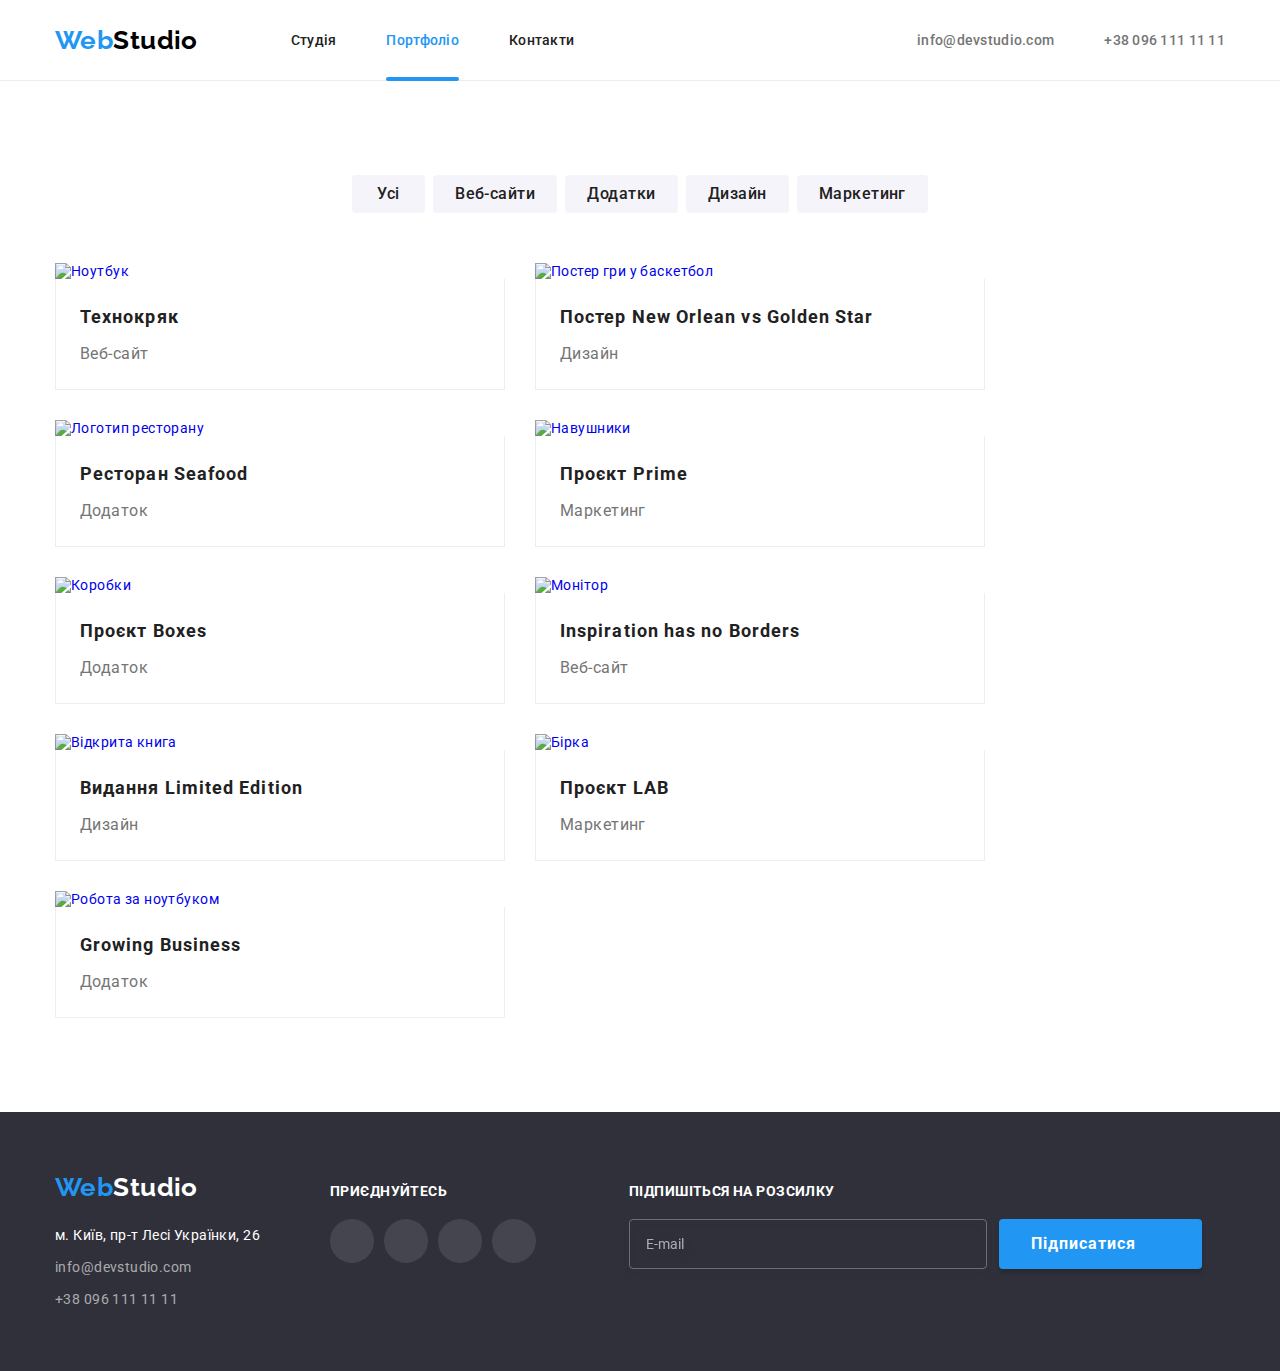
==== commit b36b2472: "add menu animation" ====
--- a/portfolio.html
+++ b/portfolio.html
@@ -23,7 +23,7 @@
           <a class="logo" href="./index.html" lang="en"
             ><span class="logo__accent">Web</span>Studio</a
           >
-          <div class="nav-wrapper" data-menu>
+          <div class="nav-wrapper js-menu-container" id="nav-wrapper" data-menu>
             <nav class="header-nav">
               <ul class="nav-list">
                 <li class="nav-list__item">
@@ -61,11 +61,25 @@
               <li class="link-list__item"><a href="#" class="links-list__link">Facebook</a></li>
               <li class="link-list__item"><a href="#" class="links-list__link">LinkedIn</a></li>
             </ul>
+            <button class="burger js-close-menu" aria-expanded="false" aria-controls="nav-wrapper">
+              <svg
+                class="burger__close-icon"
+                width="40"
+                height="40"
+                aria-label="Перемикач мобільного меню"
+              >
+                <use href="./images/icons.svg#icon-burger-close"></use>
+              </svg>
+            </button>
           </div>
-          <button class="burger" data-menu-button>
-            <svg class="burger__icon" width="40" height="40">
-              <use class="burger__close-icon" href="./images/icons.svg#icon-burger-close"></use>
-              <use class="burger__open-icon" href="./images/icons.svg#icon-burger-open"></use>
+          <button class="burger js-open-menu" aria-expanded="false" aria-controls="nav-wrapper">
+            <svg
+              class="burger__open-icon"
+              width="40"
+              height="40"
+              aria-label="Перемикач мобільного меню"
+            >
+              <use href="./images/icons.svg#icon-burger-open"></use>
             </svg>
           </button>
         </div>
@@ -110,6 +124,7 @@
                       srcset="./images/product1-phone.jpg 1x, ./images/product1@2x-phone.jpg 2x"
                       src="./images/product1-phone.jpg"
                       alt="Ноутбук"
+                      width="450"
                     />
                   </picture>
                   <p class="product__text">
@@ -141,6 +156,7 @@
                       srcset="./images/product2-phone.jpg 1x, ./images/product2@2x-phone.jpg 2x"
                       src="./images/product2-phone.jpg"
                       alt="Постер гри у баскетбол"
+                      width="450"
                     />
                   </picture>
                   <p class="product__text">
@@ -172,6 +188,7 @@
                       srcset="./images/product3-phone.jpg 1x, ./images/product3@2x-phone.jpg 2x"
                       src="./images/product3-phone.jpg"
                       alt="Логотип ресторану"
+                      width="450"
                     />
                   </picture>
                   <p class="product__text">
@@ -203,6 +220,7 @@
                       srcset="./images/product4-phone.jpg 1x, ./images/product4@2x-phone.jpg 2x"
                       src="./images/product4-phone.jpg"
                       alt="Навушники"
+                      width="450"
                     />
                   </picture>
                   <p class="product__text">
@@ -234,6 +252,7 @@
                       srcset="./images/product5-phone.jpg 1x, ./images/product5@2x-phone.jpg 2x"
                       src="./images/product5-phone.jpg"
                       alt="Коробки"
+                      width="450"
                     />
                   </picture>
                   <p class="product__text">
@@ -265,6 +284,7 @@
                       srcset="./images/product6-phone.jpg 1x, ./images/product6@2x-phone.jpg 2x"
                       src="./images/product6-phone.jpg"
                       alt="Монітор"
+                      width="450"
                     />
                   </picture>
                   <p class="product__text">
@@ -296,6 +316,7 @@
                       srcset="./images/product7-phone.jpg 1x, ./images/product7@2x-phone.jpg 2x"
                       src="./images/product7-phone.jpg"
                       alt="Відкрита книга"
+                      width="450"
                     />
                   </picture>
                   <p class="product__text">
@@ -327,6 +348,7 @@
                       srcset="./images/product8-phone.jpg 1x, ./images/product8@2x-phone.jpg 2x"
                       src="./images/product8-phone.jpg"
                       alt="Бірка"
+                      width="450"
                     />
                   </picture>
                   <p class="product__text">
@@ -358,6 +380,7 @@
                       srcset="./images/product9-phone.jpg 1x, ./images/product9@2x-phone.jpg 2x"
                       src="./images/product9-phone.jpg"
                       alt="Робота за ноутбуком"
+                      width="450"
                     />
                   </picture>
                   <p class="product__text">
@@ -466,6 +489,12 @@
         </div>
       </div>
     </footer>
+    <script
+      defer
+      src="https://cdnjs.cloudflare.com/ajax/libs/body-scroll-lock/3.1.5/bodyScrollLock.min.js"
+      integrity="sha512-HowizSDbQl7UPEAsPnvJHlQsnBmU2YMrv7KkTBulTLEGz9chfBoWYyZJL+MUO6p/yBuuMO/8jI7O29YRZ2uBlA=="
+      crossorigin="anonymous"
+    ></script>
     <script src="./js/menu.js"></script>
   </body>
 </html>
--- a/css/main.min.css
+++ b/css/main.min.css
@@ -1 +1 @@
-:root{--accent-color: #2196f3;--title-color: #212121;--text-color: #757575;--black-color: #000000;--neutral-dark-color: rgba(255, 255, 255, 0.6);--primary-white-color: #ffffff;--primary-dark-color: #2f303a;--primary-light-color: #f5f4fa;--item-border-color: #eeeeee;--header-border-color: #ececec;--icon-color: #afb1b8;--footer-links-color: rgba(255, 255, 255, 0.1);--cards-background-color: rgba(47, 48, 58, 0.8);--portfolio-overlay-color: rgba(33, 150, 243, 0.9);--backdrop-background-color: rgba(0, 0, 0, 0.2);--button-border-color: rgba(0, 0, 0, 0.1);--input-border-color: rgba(33, 33, 33, 0.2);--button-hover-color: #188ce8;--footer-form-border-color: rgba(255, 255, 255, 0.3);--form-placeholder-color: rgba(117, 117, 117, 0.5);--nav-border-color: rgba(33, 33, 33, 0.2);--timing-function: cubic-bezier(0.4, 0, 0.2, 1)}.client-list__link,.icon-list__link,.work-list__description,.feature-list__pic,.close-button{display:-webkit-box;display:-ms-flexbox;display:flex;-webkit-box-align:center;-ms-flex-align:center;align-items:center;-webkit-box-pack:center;-ms-flex-pack:center;justify-content:center}html{-webkit-box-sizing:border-box;box-sizing:border-box}*,*::before,*::after{-webkit-box-sizing:inherit;box-sizing:inherit}body{margin:0;font-family:"Roboto",sans-serif;font-size:14px;letter-spacing:.03em;color:var(--text-color);background-color:var(--primary-white-color)}body.hidden{overflow:hidden}ul{list-style:none}h1,h2,h3,h4,h5,h6,p,ul{margin:0;padding:0}a{text-decoration:none}img{display:block;max-width:100%;width:100%;height:auto}.visually-hidden{position:absolute;width:1px;height:1px;margin:-1px;border:0;padding:0;white-space:nowrap;-webkit-clip-path:inset(100%);clip-path:inset(100%);clip:rect(0 0 0 0);overflow:hidden}.button{font-family:inherit;font-size:16px;font-weight:700;letter-spacing:.06em;line-height:1.875;color:var(--primary-white-color);background-color:var(--accent-color);padding:10px 32px;cursor:pointer;border:none;border-radius:4px;-webkit-box-shadow:0px 4px 4px rgba(0,0,0,.15);box-shadow:0px 4px 4px rgba(0,0,0,.15);-webkit-transition:background-color 250ms var(--timing-function);transition:background-color 250ms var(--timing-function)}.button:hover,.button:focus{background-color:var(--button-hover-color)}.container{padding:0 15px;margin:0 auto}@media screen and (min-width: 480px){.container{width:480px}}@media screen and (min-width: 768px){.container{width:768px}}@media screen and (min-width: 1200px){.container{width:1200px}}.burger{position:relative;z-index:20;margin-left:auto;background-color:rgba(0,0,0,0);border:none;cursor:pointer}@media screen and (min-width: 768px){.burger{display:none}}.burger__open-icon{display:block}.burger.is-open .burger__open-icon{display:none}.burger__close-icon{display:none}.burger.is-open .burger__close-icon{display:block}.logo{display:inline-block;font-family:"Raleway",sans-serif;font-weight:700;color:var(--black-color)}@media screen and (min-width: 768px){.logo{margin-right:93px}}@media screen and (max-width: 1199px){.logo{font-size:24px;line-height:1.1666666667}}@media screen and (min-width: 1200px){.logo{font-size:26px;line-height:1.1923076923}}.logo__accent{color:var(--accent-color)}@media screen and (max-width: 1199px){.section{padding:60px 0}}@media screen and (min-width: 1200px){.section{padding:94px 0}}.section__title{text-align:center;font-weight:700;color:var(--title-color)}@media screen and (max-width: 1199px){.section__title{font-size:28px;line-height:1.1785714286;margin-bottom:30px}}@media screen and (min-width: 1200px){.section__title{font-size:36px;line-height:1.1666666667;margin-bottom:50px}}.backdrop{position:fixed;top:0;left:0;width:100%;height:100%;background-color:var(--backdrop-background-color);opacity:1;-webkit-transition:opacity 250ms var(--timing-function),visibility 250ms var(--timing-function);transition:opacity 250ms var(--timing-function),visibility 250ms var(--timing-function);overflow-y:scroll;z-index:30}.backdrop.is-hidden{visibility:hidden;opacity:0;pointer-events:none}@media screen and (max-width: 767px){.backdrop{padding:94px 15px 0 15px}}.modal{padding:40px;background-color:var(--primary-white-color);border-radius:4px;-webkit-box-shadow:0px 1px 3px rgba(0,0,0,.12),0px 1px 1px rgba(0,0,0,.14),0px 2px 1px rgba(0,0,0,.2);box-shadow:0px 1px 3px rgba(0,0,0,.12),0px 1px 1px rgba(0,0,0,.14),0px 2px 1px rgba(0,0,0,.2);-webkit-transition:-webkit-transform 250ms var(--timing-function);transition:-webkit-transform 250ms var(--timing-function);transition:transform 250ms var(--timing-function);transition:transform 250ms var(--timing-function), -webkit-transform 250ms var(--timing-function)}.backdrop.is-hidden .modal{-webkit-transform:scale(1.1);transform:scale(1.1)}@media screen and (max-width: 767px){.modal{position:relative;width:100%}}@media screen and (min-width: 768px){.modal{position:absolute;top:50%;left:50%;min-width:450px;-webkit-transform:translate(-50%, -50%) scale(1);transform:translate(-50%, -50%) scale(1)}.backdrop.is-hidden .modal{-webkit-transform:translate(-50%, -50%) scale(1.1);transform:translate(-50%, -50%) scale(1.1)}}@media screen and (min-width: 1200px){.modal{min-width:528px}}.close-button{position:absolute;top:8px;right:8px;width:30px;height:30px;cursor:pointer;border:1px solid var(--button-border-color);border-radius:50%;background-color:inherit;color:var(--black-color);-webkit-transition:color 250ms var(--timing-function),border-color 250ms var(--timing-function);transition:color 250ms var(--timing-function),border-color 250ms var(--timing-function)}.close-button:hover,.close-button:focus{color:var(--accent-color)}.close-button__icon{fill:currentColor}.modal__form-name{margin-bottom:12px;font-size:20px;font-weight:700;line-height:1.5;text-align:center;color:var(--title-color)}.form__group{margin-bottom:10px}.form__group--large{margin-bottom:20px}.form__label{display:inline-block;font-size:12px;line-height:1.1666666667;margin-bottom:4px}.form__input{width:100%;height:40px;padding:12px 16px;padding-left:42px;border:1px solid var(--input-border-color);border-radius:4px;-webkit-transition:border-color 250ms var(--timing-function);transition:border-color 250ms var(--timing-function)}.form__input:focus{border-color:var(--accent-color);outline:rgba(0,0,0,0)}.form__input-wrapper{position:relative}.form__icon{position:absolute;top:50%;left:15px;fill:var(--title-color);-webkit-transform:translateY(-50%);transform:translateY(-50%);-webkit-transition:fill 250ms var(--timing-function);transition:fill 250ms var(--timing-function)}.form__input:focus+.form__icon{fill:var(--accent-color)}.form__input--large{display:block;padding:12px 16px;min-height:120px;resize:none}.form__input--large::-webkit-input-placeholder{color:var(--form-placeholder-color)}.form__input--large::-moz-placeholder{color:var(--form-placeholder-color)}.form__input--large:-ms-input-placeholder{color:var(--form-placeholder-color)}.form__input--large::-ms-input-placeholder{color:var(--form-placeholder-color)}.form__input--large::placeholder{color:var(--form-placeholder-color)}.checkbox{display:-webkit-box;display:-ms-flexbox;display:flex;-webkit-box-align:center;-ms-flex-align:center;align-items:center;margin-bottom:30px;font-size:12px;line-height:1.7142857143}@media screen and (min-width: 1200px){.checkbox{-webkit-box-pack:center;-ms-flex-pack:center;justify-content:center}}.checkbox__icon{margin-right:7px}.checkbox__unchecked-icon{opacity:1;-webkit-transition:opacity 250ms var(--timing-function);transition:opacity 250ms var(--timing-function)}.checkbox__input:checked+.checkbox__icon .checkbox__unchecked-icon{opacity:0}.checkbox__checked-icon{opacity:0;-webkit-transition:opacity 250ms var(--timing-function);transition:opacity 250ms var(--timing-function)}.checkbox__input:checked+.checkbox__icon .checkbox__checked-icon{opacity:1}.checkbox__policy{-webkit-user-select:none;-moz-user-select:none;-ms-user-select:none;user-select:none}@media screen and (min-width: 1200px){.checkbox__policy{font-size:14px;line-height:1.7142857143}}.checkbox__link{color:var(--accent-color);text-decoration:underline}.form__button{display:block;min-width:200px;margin:0 auto}.page-header{border-bottom:1px solid var(--header-border-color)}.header-content{display:-webkit-box;display:-ms-flexbox;display:flex;-webkit-box-align:center;-ms-flex-align:center;align-items:center}@media screen and (max-width: 767px){.header-content{padding:16px 0}}.nav-wrapper{z-index:10}@media screen and (max-width: 767px){.nav-wrapper{display:none}.nav-wrapper.is-open{display:-webkit-box;display:-ms-flexbox;display:flex;-webkit-box-orient:vertical;-webkit-box-direction:normal;-ms-flex-direction:column;flex-direction:column;position:absolute;top:0;left:0;width:100%;height:100%;padding:48px 40px;background-color:var(--primary-white-color)}}@media screen and (min-width: 768px){.nav-wrapper{display:-webkit-box;display:-ms-flexbox;display:flex;-webkit-box-align:center;-ms-flex-align:center;align-items:center;-webkit-box-flex:1;-ms-flex-positive:1;flex-grow:1}}@media screen and (max-width: 767px){.header-nav{-webkit-box-flex:1;-ms-flex-positive:1;flex-grow:1}}@media screen and (min-width: 768px){.header-nav{display:-webkit-box;display:-ms-flexbox;display:flex;-webkit-box-align:center;-ms-flex-align:center;align-items:center}}@media screen and (min-width: 768px){.nav-list{display:-webkit-box;display:-ms-flexbox;display:flex;gap:50px}}@media screen and (max-width: 767px){.nav-list__item:not(:last-child){margin-bottom:35px}}.nav-list__link{display:block;font-weight:500;letter-spacing:.02em;color:var(--title-color);-webkit-transition:color 250ms var(--timing-function);transition:color 250ms var(--timing-function)}.nav-list__link:hover,.nav-list__link:focus{color:var(--accent-color)}@media screen and (max-width: 767px){.nav-list__link{font-size:40px;line-height:1.175}}@media screen and (min-width: 768px){.nav-list__link{padding:32px 0;font-size:14px;line-height:1.1428571429}}.nav-list__link--current{color:var(--accent-color)}@media screen and (min-width: 768px){.nav-list__link--current{position:relative}.nav-list__link--current::after{position:absolute;content:"";left:0;bottom:-1px;width:100%;height:4px;border-radius:2px;background-color:currentColor}}@media screen and (max-width: 767px){.contact-list{margin-bottom:64px}}@media screen and (min-width: 768px){.contact-list{display:-webkit-box;display:-ms-flexbox;display:flex;margin-left:auto}}@media screen and (min-width: 768px)and (max-width: 1199px){.contact-list{-webkit-box-orient:vertical;-webkit-box-direction:reverse;-ms-flex-direction:column-reverse;flex-direction:column-reverse;gap:10px}}@media screen and (min-width: 1200px){.contact-list{-webkit-box-orient:horizontal;-webkit-box-direction:reverse;-ms-flex-direction:row-reverse;flex-direction:row-reverse;gap:30px}}@media screen and (max-width: 767px){.contact-list__item:not(:last-child){margin-bottom:32px}}.contact-list__link{letter-spacing:.02em;font-weight:500;color:var(--text-color);-webkit-transition:color 250ms var(--timing-function);transition:color 250ms var(--timing-function)}.contact-list__link:hover,.contact-list__link:focus{color:var(--accent-color)}@media screen and (max-width: 767px){.contact-list__link{font-size:24px;line-height:1.1666666667}.contact-list__link--colored{font-size:34px;line-height:1.1764705882;color:var(--accent-color)}}@media screen and (min-width: 768px){.contact-list__link{display:-webkit-box;display:-ms-flexbox;display:flex;-webkit-box-align:center;-ms-flex-align:center;align-items:center;font-size:12px;line-height:1.1666666667;display:flex;align-items:center}}@media screen and (min-width: 1200px){.contact-list__link{font-size:14px;line-height:1.1428571429}}.contact-list__icon{fill:currentColor;margin-right:10px}@media screen and (max-width: 767px){.contact-list__icon{display:none}}@media screen and (max-width: 767px){.links-list{display:-webkit-box;display:-ms-flexbox;display:flex;-ms-flex-wrap:wrap;flex-wrap:wrap;gap:20px}}@media screen and (min-width: 768px){.links-list{display:none}}.link-list__item{position:relative}.link-list__item:not(:last-child)::after{content:"";position:absolute;display:block;top:0;right:-10px;width:1px;height:100%;background-color:var(--nav-border-color)}.links-list__link{font-size:18px;font-weight:500;line-height:1.2222222222;color:var(--accent-color)}.section-hero{margin:0 auto;text-align:center;background-image:-webkit-gradient(linear, left top, right top, from(rgba(47, 48, 58, 0.4)), to(rgba(47, 48, 58, 0.4))),url("../images/hero-bg.jpg");background-image:linear-gradient(to right, rgba(47, 48, 58, 0.4), rgba(47, 48, 58, 0.4)),url("../images/hero-bg.jpg");background-size:cover;background-position:center;background-repeat:no-repeat}@media screen and (max-width: 1199px){.section-hero{padding:118px 0}}@media screen and (min-width: 1200px){.section-hero{max-width:1600px;padding:200px 0}}.section-hero__title{margin:0 auto;font-weight:900;letter-spacing:.06em;text-transform:uppercase;color:var(--primary-white-color);margin-bottom:30px}@media screen and (max-width: 1199px){.section-hero__title{font-size:26px;max-width:360px;line-height:1.6153846154}}@media screen and (min-width: 1200px){.section-hero__title{font-size:44px;max-width:700px;line-height:1.3636363636}}@media screen and (min-width: 1200px){.section-feature{padding-bottom:0;padding-top:94px}}@media screen and (min-width: 768px){.feature-list{display:-webkit-box;display:-ms-flexbox;display:flex;-ms-flex-wrap:wrap;flex-wrap:wrap;gap:30px}}@media screen and (max-width: 767px){.feature-list__item:not(:last-child){margin-bottom:30px}}@media screen and (min-width: 768px){.feature-list__item{-ms-flex-preferred-size:calc((100% - 30px)/2);flex-basis:calc((100% - 30px)/2)}}@media screen and (min-width: 1200px){.feature-list__item{-ms-flex-preferred-size:calc((100% - 90px)/4);flex-basis:calc((100% - 90px)/4)}}.feature-list__pic{margin-bottom:30px;width:100%;background-color:var(--primary-light-color);border-radius:4px;height:120px}.feature-list__title{text-transform:uppercase;font-size:14px;font-weight:700;line-height:1.1428571429;color:var(--title-color);margin-bottom:10px}@media screen and (max-width: 767px){.feature-list__title{text-align:center}}.feature-list__text{line-height:1.7142857143}.section-work{padding:94px 0}@media screen and (max-width: 1199px){.section-work{display:none}}@media screen and (min-width: 1200px){.section-work{display:block}}.work-list{display:-webkit-box;display:-ms-flexbox;display:flex;gap:30px}.work-list__item{-ms-flex-preferred-size:calc((100% - 60px)/3);flex-basis:calc((100% - 60px)/3);position:relative}.work-list__description{position:absolute;bottom:0;left:0;height:70px;width:100%;text-transform:uppercase;color:var(--primary-white-color);font-weight:700;line-height:1.1428571429;background-color:var(--cards-background-color)}.section-team{background-color:var(--primary-light-color)}@media screen and (min-width: 768px){.team-list{display:-webkit-box;display:-ms-flexbox;display:flex;-ms-flex-wrap:wrap;flex-wrap:wrap;gap:30px}}.team-list__item{font-size:16px;line-height:1.1875;background-color:var(--primary-white-color);border-radius:0px 0px 4px 4px;-webkit-box-shadow:0px 1px 3px rgba(0,0,0,.12),0px 1px 1px rgba(0,0,0,.14),0px 2px 1px rgba(0,0,0,.2);box-shadow:0px 1px 3px rgba(0,0,0,.12),0px 1px 1px rgba(0,0,0,.14),0px 2px 1px rgba(0,0,0,.2)}@media screen and (max-width: 767px){.team-list__item:not(:last-child){margin-bottom:30px}}@media screen and (min-width: 768px){.team-list__item{-ms-flex-preferred-size:calc((100% - 30px)/2);flex-basis:calc((100% - 30px)/2)}}@media screen and (min-width: 1200px){.team-list__item{-ms-flex-preferred-size:calc((100% - 90px)/4);flex-basis:calc((100% - 90px)/4)}}.team-list__description{text-align:center;padding:30px}.team-list__name{font-size:16px;font-weight:500;color:var(--title-color);margin-bottom:10px}.team-list__position{margin-bottom:16px}.icon-list{display:-webkit-inline-box;display:-ms-inline-flexbox;display:inline-flex;gap:10px;-webkit-box-align:center;-ms-flex-align:center;align-items:center;margin:0 auto}.icon-list__link{width:44px;height:44px;border-radius:50%;background-color:rgba(0,0,0,0);color:var(--icon-color);-webkit-transition:color 250ms var(--timing-function),background-color 250ms var(--timing-function);transition:color 250ms var(--timing-function),background-color 250ms var(--timing-function)}.icon-list__link:hover,.icon-list__link:focus{background-color:var(--accent-color);color:var(--primary-white-color)}.icon-list__icon{fill:currentColor}.client-list{display:-webkit-box;display:-ms-flexbox;display:flex;-ms-flex-wrap:wrap;flex-wrap:wrap;gap:30px}.client-list__item{height:92px}@media screen and (max-width: 767px){.client-list__item{-ms-flex-preferred-size:calc((100% - 30px)/2);flex-basis:calc((100% - 30px)/2)}}@media screen and (min-width: 768px){.client-list__item{-ms-flex-preferred-size:calc((100% - 60px)/3);flex-basis:calc((100% - 60px)/3)}}@media screen and (min-width: 1200px){.client-list__item{-ms-flex-preferred-size:calc((100% - 150px)/6);flex-basis:calc((100% - 150px)/6)}}.client-list__link{height:100%;width:100%;border:1px solid #afb1b8;border-radius:4px;color:var(--icon-color);-webkit-transition:color 250ms var(--timing-function),border-color 250ms var(--timing-function);transition:color 250ms var(--timing-function),border-color 250ms var(--timing-function)}.client-list__link:hover,.client-list__link:focus{border-color:var(--accent-color);color:var(--accent-color)}.client-list__icon{fill:currentColor}.button-list{display:-webkit-box;display:-ms-flexbox;display:flex;-ms-flex-wrap:wrap;flex-wrap:wrap;row-gap:15px;-webkit-column-gap:8px;-moz-column-gap:8px;column-gap:8px;margin-bottom:40px}@media screen and (min-width: 768px){.button-list{-webkit-box-pack:center;-ms-flex-pack:center;justify-content:center}}.button-list__button{padding:6px 22px;min-width:73px;font-weight:500;letter-spacing:.03em;line-height:1.625;color:var(--title-color);background-color:var(--primary-light-color);-webkit-box-shadow:none;box-shadow:none;-webkit-transition:color 250ms var(--timing-function),background-color 250ms var(--timing-function),-webkit-box-shadow 250ms var(--timing-function);transition:color 250ms var(--timing-function),background-color 250ms var(--timing-function),-webkit-box-shadow 250ms var(--timing-function);transition:color 250ms var(--timing-function),background-color 250ms var(--timing-function),box-shadow 250ms var(--timing-function);transition:color 250ms var(--timing-function),background-color 250ms var(--timing-function),box-shadow 250ms var(--timing-function),-webkit-box-shadow 250ms var(--timing-function)}.button-list__button:hover,.button-list__button:focus{color:var(--primary-white-color);background-color:var(--accent-color);-webkit-box-shadow:0px 3px 1px rgba(0,0,0,.1),0px 1px 2px rgba(0,0,0,.08),0px 2px 2px rgba(0,0,0,.12);box-shadow:0px 3px 1px rgba(0,0,0,.1),0px 1px 2px rgba(0,0,0,.08),0px 2px 2px rgba(0,0,0,.12)}@media screen and (min-width: 768px){.product-list{display:-webkit-box;display:-ms-flexbox;display:flex;-ms-flex-wrap:wrap;flex-wrap:wrap;gap:30px}}@media screen and (max-width: 767px){.product-list__item:not(:last-child){margin-bottom:30px}}@media screen and (min-width: 768px){.product-list__item{-ms-flex-preferred-size:calc((100% - 30px)/2);flex-basis:calc((100% - 30px)/2)}}@media screen and (min-width: 1200px){.product-list__item{-ms-flex-preferred-size:calc((100% - 60px)/3);flex-basis:calc((100% - 60px)/3)}}.product{display:block;width:100%;height:100%;-webkit-transition:-webkit-box-shadow 250ms var(--timing-function);transition:-webkit-box-shadow 250ms var(--timing-function);transition:box-shadow 250ms var(--timing-function);transition:box-shadow 250ms var(--timing-function), -webkit-box-shadow 250ms var(--timing-function)}.product:hover,.product:focus{-webkit-box-shadow:0px 1px 1px rgba(0,0,0,.12),0px 4px 4px rgba(0,0,0,.06),1px 4px 6px rgba(0,0,0,.16);box-shadow:0px 1px 1px rgba(0,0,0,.12),0px 4px 4px rgba(0,0,0,.06),1px 4px 6px rgba(0,0,0,.16)}.product__overlay{position:relative;overflow:hidden}.product__text{position:absolute;width:100%;height:100%;top:0;left:0;padding:63px 24px;font-size:18px;line-height:1.5555555556;color:var(--primary-white-color);background-color:var(--portfolio-overlay-color);opacity:0;-webkit-transform:translateY(100%);transform:translateY(100%);-webkit-transition:opacity 250ms var(--timing-function),-webkit-transform 250ms var(--timing-function);transition:opacity 250ms var(--timing-function),-webkit-transform 250ms var(--timing-function);transition:transform 250ms var(--timing-function),opacity 250ms var(--timing-function);transition:transform 250ms var(--timing-function),opacity 250ms var(--timing-function),-webkit-transform 250ms var(--timing-function)}.product:hover .product__text,.product:focus .product__text{opacity:1;-webkit-transform:translateY(0);transform:translateY(0)}.product__description{padding:20px 24px;border:1px solid var(--item-border-color);border-top:none}.product__title{font-size:18px;font-weight:700;line-height:2;letter-spacing:.06em;color:var(--title-color);margin-bottom:4px}.product__type{font-size:16px;line-height:1.875;color:var(--text-color)}.page-footer{background-color:var(--primary-dark-color);padding:60px 0}@media screen and (max-width: 1199px){.page-footer{text-align:center}}@media screen and (min-width: 768px)and (max-width: 1199px){.footer-content{display:-webkit-box;display:-ms-flexbox;display:flex;-ms-flex-wrap:wrap;flex-wrap:wrap;gap:60px;-webkit-box-align:baseline;-ms-flex-align:baseline;align-items:baseline;-webkit-box-pack:center;-ms-flex-pack:center;justify-content:center}}@media screen and (min-width: 1200px){.footer-content{display:-webkit-box;display:-ms-flexbox;display:flex;-webkit-box-align:baseline;-ms-flex-align:baseline;align-items:baseline}}@media screen and (max-width: 767px){.footer-nav{margin-bottom:60px}}@media screen and (min-width: 768px)and (max-width: 1199px){.footer-nav{-ms-flex-preferred-size:calc(50% - 30px);flex-basis:calc(50% - 30px)}}@media screen and (min-width: 1200px){.footer-nav{margin-right:70px}}.page-footer__logo{margin-right:0;margin-bottom:20px;color:var(--primary-white-color)}.page-adress{font-style:normal;line-height:1.7142857143}.page-adress__text{color:var(--primary-white-color);margin-bottom:8px}.adress-list__item:not(:last-child){margin-bottom:8px}.adress-list__link{color:var(--neutral-dark-color);-webkit-transition:color 250ms var(--timing-function);transition:color 250ms var(--timing-function)}.adress-list__link:hover,.adress-list__link:focus{color:var(--accent-color)}.footer-social{color:var(--primary-white-color)}@media screen and (max-width: 767px){.footer-social{margin-bottom:60px}}@media screen and (min-width: 768px)and (max-width: 1199px){.footer-social{-ms-flex-preferred-size:calc(50% - 30px);flex-basis:calc(50% - 30px)}}@media screen and (min-width: 1200px){.footer-social{margin-right:93px}}.footer__title{font-weight:700;line-height:1.1428571429;text-transform:uppercase;margin-bottom:20px}.footer-social__icon-list{gap:10px}.icon-list__link--dark{background-color:var(--footer-links-color);color:var(--primary-white-color);-webkit-transition:background-color 250ms var(--timing-function);transition:background-color 250ms var(--timing-function)}.icon-list__link--dark:hover,.icon-list__link--dark:focus{background-color:var(--accent-color)}.footer-subscribe{color:var(--primary-white-color)}@media screen and (min-width: 768px)and (max-width: 1199px){.footer-subscribe{-ms-flex-preferred-size:450px;flex-basis:450px}}@media screen and (min-width: 1200px){.footer-form{display:-webkit-box;display:-ms-flexbox;display:flex;gap:12px}}.footer-form__input{display:block;width:100%;height:50px;padding:15px 16px;background-color:rgba(0,0,0,0);border:1px solid var(--footer-form-border-color);border-radius:4px;-webkit-filter:drop-shadow(0px 4px 4px rgba(0, 0, 0, 0.15));filter:drop-shadow(0px 4px 4px rgba(0, 0, 0, 0.15));-webkit-transition:border-color 250ms var(--timing-function);transition:border-color 250ms var(--timing-function)}.footer-form__input:focus{border-color:var(--accent-color);outline:rgba(0,0,0,0);color:var(--primary-light-color)}.footer-form__input::-webkit-input-placeholder{color:var(--neutral-dark-color)}.footer-form__input::-moz-placeholder{color:var(--neutral-dark-color)}.footer-form__input:-ms-input-placeholder{color:var(--neutral-dark-color)}.footer-form__input::-ms-input-placeholder{color:var(--neutral-dark-color)}.footer-form__input::placeholder{color:var(--neutral-dark-color)}@media screen and (max-width: 1199px){.footer-form__input{margin-bottom:20px}}@media screen and (min-width: 1200px){.footer-form__input{min-width:358px}}.footer-subscribe__button{display:-webkit-inline-box;display:-ms-inline-flexbox;display:inline-flex;-webkit-box-align:center;-ms-flex-align:center;align-items:center;gap:10px}.button__icon{fill:currentColor}/*# sourceMappingURL=main.min.css.map */+:root{--accent-color: #2196f3;--title-color: #212121;--text-color: #757575;--black-color: #000000;--neutral-dark-color: rgba(255, 255, 255, 0.6);--primary-white-color: #ffffff;--primary-dark-color: #2f303a;--primary-light-color: #f5f4fa;--item-border-color: #eeeeee;--header-border-color: #ececec;--icon-color: #afb1b8;--footer-links-color: rgba(255, 255, 255, 0.1);--cards-background-color: rgba(47, 48, 58, 0.8);--portfolio-overlay-color: rgba(33, 150, 243, 0.9);--backdrop-background-color: rgba(0, 0, 0, 0.2);--button-border-color: rgba(0, 0, 0, 0.1);--input-border-color: rgba(33, 33, 33, 0.2);--button-hover-color: #188ce8;--footer-form-border-color: rgba(255, 255, 255, 0.3);--form-placeholder-color: rgba(117, 117, 117, 0.5);--nav-border-color: rgba(33, 33, 33, 0.2);--timing-function: cubic-bezier(0.4, 0, 0.2, 1)}.client-list__link,.icon-list__link,.work-list__description,.feature-list__pic,.close-button{display:-webkit-box;display:-ms-flexbox;display:flex;-webkit-box-align:center;-ms-flex-align:center;align-items:center;-webkit-box-pack:center;-ms-flex-pack:center;justify-content:center}html{-webkit-box-sizing:border-box;box-sizing:border-box}*,*::before,*::after{-webkit-box-sizing:inherit;box-sizing:inherit}body{margin:0;font-family:"Roboto",sans-serif;font-size:14px;letter-spacing:.03em;color:var(--text-color);background-color:var(--primary-white-color)}ul{list-style:none}h1,h2,h3,h4,h5,h6,p,ul{margin:0;padding:0}a{text-decoration:none}img{display:block;max-width:100%;height:auto}.visually-hidden{position:absolute;width:1px;height:1px;margin:-1px;border:0;padding:0;white-space:nowrap;-webkit-clip-path:inset(100%);clip-path:inset(100%);clip:rect(0 0 0 0);overflow:hidden}.button{font-family:inherit;font-size:16px;font-weight:700;letter-spacing:.06em;line-height:1.875;color:var(--primary-white-color);background-color:var(--accent-color);padding:10px 32px;cursor:pointer;border:none;border-radius:4px;-webkit-box-shadow:0px 4px 4px rgba(0,0,0,.15);box-shadow:0px 4px 4px rgba(0,0,0,.15);-webkit-transition:background-color 250ms var(--timing-function);transition:background-color 250ms var(--timing-function)}.button:hover,.button:focus{background-color:var(--button-hover-color)}.container{padding:0 15px;margin:0 auto}@media screen and (min-width: 480px){.container{width:480px}}@media screen and (min-width: 768px){.container{width:768px}}@media screen and (min-width: 1200px){.container{width:1200px}}.burger{margin-left:auto;background-color:rgba(0,0,0,0);border:none;cursor:pointer}.burger.js-close-menu{position:absolute;top:10px;right:15px}@media screen and (min-width: 768px){.burger{display:none}}.logo{display:inline-block;font-family:"Raleway",sans-serif;font-weight:700;color:var(--black-color)}@media screen and (min-width: 768px){.logo{margin-right:93px}}@media screen and (max-width: 1199px){.logo{font-size:24px;line-height:1.1666666667}}@media screen and (min-width: 1200px){.logo{font-size:26px;line-height:1.1923076923}}.logo__accent{color:var(--accent-color)}@media screen and (max-width: 1199px){.section{padding:60px 0}}@media screen and (min-width: 1200px){.section{padding:94px 0}}.section__title{text-align:center;font-weight:700;color:var(--title-color)}@media screen and (max-width: 1199px){.section__title{font-size:28px;line-height:1.1785714286;margin-bottom:30px}}@media screen and (min-width: 1200px){.section__title{font-size:36px;line-height:1.1666666667;margin-bottom:50px}}.backdrop{position:fixed;top:0;left:0;width:100%;height:100%;background-color:var(--backdrop-background-color);opacity:1;-webkit-transition:opacity 250ms var(--timing-function),visibility 250ms var(--timing-function);transition:opacity 250ms var(--timing-function),visibility 250ms var(--timing-function);overflow-y:scroll;z-index:30}.backdrop.is-hidden{visibility:hidden;opacity:0;pointer-events:none}@media screen and (max-width: 767px){.backdrop{padding:94px 15px 0 15px}}.modal{padding:40px;background-color:var(--primary-white-color);border-radius:4px;-webkit-box-shadow:0px 1px 3px rgba(0,0,0,.12),0px 1px 1px rgba(0,0,0,.14),0px 2px 1px rgba(0,0,0,.2);box-shadow:0px 1px 3px rgba(0,0,0,.12),0px 1px 1px rgba(0,0,0,.14),0px 2px 1px rgba(0,0,0,.2);-webkit-transition:-webkit-transform 250ms var(--timing-function);transition:-webkit-transform 250ms var(--timing-function);transition:transform 250ms var(--timing-function);transition:transform 250ms var(--timing-function), -webkit-transform 250ms var(--timing-function)}.backdrop.is-hidden .modal{-webkit-transform:scale(1.1);transform:scale(1.1)}@media screen and (max-width: 767px){.modal{position:relative;width:100%;max-width:450px;margin:0 auto}}@media screen and (min-width: 768px){.modal{position:absolute;top:50%;left:50%;width:450px;-webkit-transform:translate(-50%, -50%) scale(1);transform:translate(-50%, -50%) scale(1)}.backdrop.is-hidden .modal{-webkit-transform:translate(-50%, -50%) scale(1.1);transform:translate(-50%, -50%) scale(1.1)}}@media screen and (min-width: 1200px){.modal{width:528px}}.close-button{position:absolute;top:8px;right:8px;width:30px;height:30px;cursor:pointer;border:1px solid var(--button-border-color);border-radius:50%;background-color:inherit;color:var(--black-color);-webkit-transition:color 250ms var(--timing-function),border-color 250ms var(--timing-function);transition:color 250ms var(--timing-function),border-color 250ms var(--timing-function)}.close-button:hover,.close-button:focus{color:var(--accent-color)}.close-button__icon{fill:currentColor}.modal__form-name{margin-bottom:12px;font-size:20px;font-weight:700;line-height:1.5;text-align:center;color:var(--title-color)}.form__group{margin-bottom:10px}.form__group--large{margin-bottom:20px}.form__label{display:inline-block;font-size:12px;line-height:1.1666666667;margin-bottom:4px}.form__input{width:100%;height:40px;padding:12px 16px;padding-left:42px;border:1px solid var(--input-border-color);border-radius:4px;-webkit-transition:border-color 250ms var(--timing-function);transition:border-color 250ms var(--timing-function)}.form__input:focus{border-color:var(--accent-color);outline:rgba(0,0,0,0)}.form__input-wrapper{position:relative}.form__icon{position:absolute;top:50%;left:15px;fill:var(--title-color);-webkit-transform:translateY(-50%);transform:translateY(-50%);-webkit-transition:fill 250ms var(--timing-function);transition:fill 250ms var(--timing-function)}.form__input:focus+.form__icon{fill:var(--accent-color)}.form__input--large{display:block;padding:12px 16px;min-height:120px;resize:none}.form__input--large::-webkit-input-placeholder{color:var(--form-placeholder-color)}.form__input--large::-moz-placeholder{color:var(--form-placeholder-color)}.form__input--large:-ms-input-placeholder{color:var(--form-placeholder-color)}.form__input--large::-ms-input-placeholder{color:var(--form-placeholder-color)}.form__input--large::placeholder{color:var(--form-placeholder-color)}.checkbox{display:-webkit-box;display:-ms-flexbox;display:flex;-webkit-box-align:center;-ms-flex-align:center;align-items:center;margin-bottom:30px;font-size:12px;line-height:1.7142857143}@media screen and (min-width: 1200px){.checkbox{-webkit-box-pack:center;-ms-flex-pack:center;justify-content:center}}.checkbox__icon{margin-right:7px}.checkbox__unchecked-icon{opacity:1;-webkit-transition:opacity 250ms var(--timing-function);transition:opacity 250ms var(--timing-function)}.checkbox__input:checked+.checkbox__icon .checkbox__unchecked-icon{opacity:0}.checkbox__checked-icon{opacity:0;-webkit-transition:opacity 250ms var(--timing-function);transition:opacity 250ms var(--timing-function)}.checkbox__input:checked+.checkbox__icon .checkbox__checked-icon{opacity:1}.checkbox__policy{-webkit-user-select:none;-moz-user-select:none;-ms-user-select:none;user-select:none}@media screen and (min-width: 1200px){.checkbox__policy{font-size:14px;line-height:1.7142857143}}.checkbox__link{color:var(--accent-color);text-decoration:underline}.form__button{display:block;min-width:200px;margin:0 auto}.page-header{border-bottom:1px solid var(--header-border-color)}.header-content{display:-webkit-box;display:-ms-flexbox;display:flex;-webkit-box-align:center;-ms-flex-align:center;align-items:center}@media screen and (max-width: 767px){.header-content{padding:16px 0}}.nav-wrapper{z-index:10}@media screen and (max-width: 767px){.nav-wrapper{position:fixed;display:-webkit-box;display:-ms-flexbox;display:flex;-webkit-box-orient:vertical;-webkit-box-direction:normal;-ms-flex-direction:column;flex-direction:column;-webkit-transform:translateX(100%);transform:translateX(100%);opacity:0;top:0;left:0;width:100%;height:100%;padding:48px 40px;background-color:var(--primary-white-color);-webkit-transition:opacity 250ms var(--timing-function),-webkit-transform 250ms var(--timing-function);transition:opacity 250ms var(--timing-function),-webkit-transform 250ms var(--timing-function);transition:transform 250ms var(--timing-function),opacity 250ms var(--timing-function);transition:transform 250ms var(--timing-function),opacity 250ms var(--timing-function),-webkit-transform 250ms var(--timing-function)}.nav-wrapper.is-open{-webkit-transform:translateX(0);transform:translateX(0);opacity:1}}@media screen and (min-width: 768px){.nav-wrapper{display:-webkit-box;display:-ms-flexbox;display:flex;-webkit-box-align:center;-ms-flex-align:center;align-items:center;-webkit-box-flex:1;-ms-flex-positive:1;flex-grow:1}}@media screen and (max-width: 767px){.header-nav{-webkit-box-flex:1;-ms-flex-positive:1;flex-grow:1}}@media screen and (min-width: 768px){.header-nav{display:-webkit-box;display:-ms-flexbox;display:flex;-webkit-box-align:center;-ms-flex-align:center;align-items:center}}@media screen and (min-width: 768px){.nav-list{display:-webkit-box;display:-ms-flexbox;display:flex;gap:50px}}@media screen and (max-width: 767px){.nav-list__item:not(:last-child){margin-bottom:35px}}.nav-list__link{display:block;font-weight:500;letter-spacing:.02em;color:var(--title-color);-webkit-transition:color 250ms var(--timing-function);transition:color 250ms var(--timing-function)}.nav-list__link:hover,.nav-list__link:focus{color:var(--accent-color)}@media screen and (max-width: 767px){.nav-list__link{font-size:40px;line-height:1.175}}@media screen and (min-width: 768px){.nav-list__link{padding:32px 0;font-size:14px;line-height:1.1428571429}}.nav-list__link--current{color:var(--accent-color)}@media screen and (min-width: 768px){.nav-list__link--current{position:relative}.nav-list__link--current::after{position:absolute;content:"";left:0;bottom:-1px;width:100%;height:4px;border-radius:2px;background-color:currentColor}}@media screen and (max-width: 767px){.contact-list{margin-bottom:64px}}@media screen and (min-width: 768px){.contact-list{display:-webkit-box;display:-ms-flexbox;display:flex;margin-left:auto}}@media screen and (min-width: 768px)and (max-width: 1199px){.contact-list{-webkit-box-orient:vertical;-webkit-box-direction:reverse;-ms-flex-direction:column-reverse;flex-direction:column-reverse;gap:10px}}@media screen and (min-width: 1200px){.contact-list{-webkit-box-orient:horizontal;-webkit-box-direction:reverse;-ms-flex-direction:row-reverse;flex-direction:row-reverse;gap:30px}}@media screen and (max-width: 767px){.contact-list__item:not(:last-child){margin-bottom:32px}}.contact-list__link{letter-spacing:.02em;font-weight:500;color:var(--text-color);-webkit-transition:color 250ms var(--timing-function);transition:color 250ms var(--timing-function)}.contact-list__link:hover,.contact-list__link:focus{color:var(--accent-color)}@media screen and (max-width: 767px){.contact-list__link{font-size:24px;line-height:1.1666666667}.contact-list__link--colored{font-size:34px;line-height:1.1764705882;color:var(--accent-color)}}@media screen and (min-width: 768px){.contact-list__link{display:-webkit-box;display:-ms-flexbox;display:flex;-webkit-box-align:center;-ms-flex-align:center;align-items:center;font-size:12px;line-height:1.1666666667;display:flex;align-items:center}}@media screen and (min-width: 1200px){.contact-list__link{font-size:14px;line-height:1.1428571429}}.contact-list__icon{fill:currentColor;margin-right:10px}@media screen and (max-width: 767px){.contact-list__icon{display:none}}@media screen and (max-width: 767px){.links-list{display:-webkit-box;display:-ms-flexbox;display:flex;-ms-flex-wrap:wrap;flex-wrap:wrap;gap:20px}}@media screen and (min-width: 768px){.links-list{display:none}}.link-list__item{position:relative}.link-list__item:not(:last-child)::after{content:"";position:absolute;display:block;top:0;right:-10px;width:1px;height:100%;background-color:var(--nav-border-color)}.links-list__link{font-size:18px;font-weight:500;line-height:1.2222222222;color:var(--accent-color)}.section-hero{margin:0 auto;text-align:center;background-image:-webkit-gradient(linear, left top, right top, from(rgba(47, 48, 58, 0.4)), to(rgba(47, 48, 58, 0.4))),url("../images/hero-bg-phone-min.jpg");background-image:linear-gradient(to right, rgba(47, 48, 58, 0.4), rgba(47, 48, 58, 0.4)),url("../images/hero-bg-phone-min.jpg");background-size:cover;background-position:center;background-repeat:no-repeat}@media(min-device-pixel-ratio: 2),(-webkit-min-device-pixel-ratio: 2),(min-resolution: 192dpi),(min-resolution: 2dppx){.section-hero{background-image:-webkit-gradient(linear, left top, right top, from(rgba(47, 48, 58, 0.4)), to(rgba(47, 48, 58, 0.4))),url("../images/hero-bg-phone@2x-min.jpg");background-image:linear-gradient(to right, rgba(47, 48, 58, 0.4), rgba(47, 48, 58, 0.4)),url("../images/hero-bg-phone@2x-min.jpg")}}@media screen and (max-width: 1199px){.section-hero{padding:118px 0}}@media screen and (min-width: 768px){.section-hero{background-image:-webkit-gradient(linear, left top, right top, from(rgba(47, 48, 58, 0.4)), to(rgba(47, 48, 58, 0.4))),url("../images/hero-bg-tablet-min.jpg");background-image:linear-gradient(to right, rgba(47, 48, 58, 0.4), rgba(47, 48, 58, 0.4)),url("../images/hero-bg-tablet-min.jpg")}}@media screen and (min-width: 768px)and (min-device-pixel-ratio: 2),screen and (min-width: 768px)and (-webkit-min-device-pixel-ratio: 2),screen and (min-width: 768px)and (min-resolution: 192dpi),screen and (min-width: 768px)and (min-resolution: 2dppx){.section-hero{background-image:-webkit-gradient(linear, left top, right top, from(rgba(47, 48, 58, 0.4)), to(rgba(47, 48, 58, 0.4))),url("../images/hero-bg-tablet@2x-min.jpg");background-image:linear-gradient(to right, rgba(47, 48, 58, 0.4), rgba(47, 48, 58, 0.4)),url("../images/hero-bg-tablet@2x-min.jpg")}}@media screen and (min-width: 1200px){.section-hero{max-width:1600px;padding:200px 0;background-image:-webkit-gradient(linear, left top, right top, from(rgba(47, 48, 58, 0.4)), to(rgba(47, 48, 58, 0.4))),url("../images/hero-bg-desktop-min.jpg");background-image:linear-gradient(to right, rgba(47, 48, 58, 0.4), rgba(47, 48, 58, 0.4)),url("../images/hero-bg-desktop-min.jpg")}}@media screen and (min-width: 1200px)and (min-device-pixel-ratio: 2),screen and (min-width: 1200px)and (-webkit-min-device-pixel-ratio: 2),screen and (min-width: 1200px)and (min-resolution: 192dpi),screen and (min-width: 1200px)and (min-resolution: 2dppx){.section-hero{background-image:-webkit-gradient(linear, left top, right top, from(rgba(47, 48, 58, 0.4)), to(rgba(47, 48, 58, 0.4))),url("../images/hero-bg-desktop@2x-min.jpg");background-image:linear-gradient(to right, rgba(47, 48, 58, 0.4), rgba(47, 48, 58, 0.4)),url("../images/hero-bg-desktop@2x-min.jpg")}}.section-hero__title{margin:0 auto;font-weight:900;letter-spacing:.06em;text-transform:uppercase;color:var(--primary-white-color);margin-bottom:30px}@media screen and (max-width: 1199px){.section-hero__title{font-size:26px;max-width:360px;line-height:1.6153846154}}@media screen and (min-width: 1200px){.section-hero__title{font-size:44px;max-width:700px;line-height:1.3636363636}}@media screen and (min-width: 1200px){.section-feature{padding-bottom:0;padding-top:94px}}@media screen and (min-width: 768px){.feature-list{display:-webkit-box;display:-ms-flexbox;display:flex;-ms-flex-wrap:wrap;flex-wrap:wrap;gap:30px}}@media screen and (max-width: 767px){.feature-list__item:not(:last-child){margin-bottom:30px}}@media screen and (min-width: 768px){.feature-list__item{-ms-flex-preferred-size:calc((100% - 30px)/2);flex-basis:calc((100% - 30px)/2)}}@media screen and (min-width: 1200px){.feature-list__item{-ms-flex-preferred-size:calc((100% - 90px)/4);flex-basis:calc((100% - 90px)/4)}}.feature-list__pic{margin-bottom:30px;width:100%;background-color:var(--primary-light-color);border-radius:4px;height:120px}.feature-list__title{text-transform:uppercase;font-size:14px;font-weight:700;line-height:1.1428571429;color:var(--title-color);margin-bottom:10px}@media screen and (max-width: 767px){.feature-list__title{text-align:center}}.feature-list__text{line-height:1.7142857143}.section-work{padding:94px 0}@media screen and (max-width: 1199px){.section-work{display:none}}@media screen and (min-width: 1200px){.section-work{display:block}}.work-list{display:-webkit-box;display:-ms-flexbox;display:flex;gap:30px}.work-list__item{-ms-flex-preferred-size:calc((100% - 60px)/3);flex-basis:calc((100% - 60px)/3);position:relative}.work-list__description{position:absolute;bottom:0;left:0;height:70px;width:100%;text-transform:uppercase;color:var(--primary-white-color);font-weight:700;line-height:1.1428571429;background-color:var(--cards-background-color)}.section-team{background-color:var(--primary-light-color)}@media screen and (min-width: 768px){.team-list{display:-webkit-box;display:-ms-flexbox;display:flex;-ms-flex-wrap:wrap;flex-wrap:wrap;gap:30px}}.team-list__item{font-size:16px;line-height:1.1875;background-color:var(--primary-white-color);border-radius:0px 0px 4px 4px;-webkit-box-shadow:0px 1px 3px rgba(0,0,0,.12),0px 1px 1px rgba(0,0,0,.14),0px 2px 1px rgba(0,0,0,.2);box-shadow:0px 1px 3px rgba(0,0,0,.12),0px 1px 1px rgba(0,0,0,.14),0px 2px 1px rgba(0,0,0,.2)}@media screen and (max-width: 767px){.team-list__item:not(:last-child){margin-bottom:30px}}@media screen and (min-width: 768px){.team-list__item{-ms-flex-preferred-size:calc((100% - 30px)/2);flex-basis:calc((100% - 30px)/2)}}@media screen and (min-width: 1200px){.team-list__item{-ms-flex-preferred-size:calc((100% - 90px)/4);flex-basis:calc((100% - 90px)/4)}}.team-list__description{text-align:center;padding:30px}@media screen and (max-width: 1199px){.team-list__description{padding-bottom:24px}}.team-list__name{font-size:16px;font-weight:500;color:var(--title-color);margin-bottom:10px}.team-list__position{margin-bottom:16px}.icon-list{display:-webkit-inline-box;display:-ms-inline-flexbox;display:inline-flex;gap:10px;-webkit-box-align:center;-ms-flex-align:center;align-items:center;margin:0 auto}.icon-list__link{width:44px;height:44px;border-radius:50%;background-color:rgba(0,0,0,0);color:var(--icon-color);-webkit-transition:color 250ms var(--timing-function),background-color 250ms var(--timing-function);transition:color 250ms var(--timing-function),background-color 250ms var(--timing-function)}.icon-list__link:hover,.icon-list__link:focus{background-color:var(--accent-color);color:var(--primary-white-color)}.icon-list__icon{fill:currentColor}.client-list{display:-webkit-box;display:-ms-flexbox;display:flex;-ms-flex-wrap:wrap;flex-wrap:wrap;gap:30px}.client-list__item{height:92px}@media screen and (max-width: 767px){.client-list__item{-ms-flex-preferred-size:calc((100% - 30px)/2);flex-basis:calc((100% - 30px)/2)}}@media screen and (min-width: 768px){.client-list__item{-ms-flex-preferred-size:calc((100% - 60px)/3);flex-basis:calc((100% - 60px)/3)}}@media screen and (min-width: 1200px){.client-list__item{-ms-flex-preferred-size:calc((100% - 150px)/6);flex-basis:calc((100% - 150px)/6)}}.client-list__link{height:100%;width:100%;border:1px solid #afb1b8;border-radius:4px;color:var(--icon-color);-webkit-transition:color 250ms var(--timing-function),border-color 250ms var(--timing-function);transition:color 250ms var(--timing-function),border-color 250ms var(--timing-function)}.client-list__link:hover,.client-list__link:focus{border-color:var(--accent-color);color:var(--accent-color)}.client-list__icon{fill:currentColor}.button-list{display:-webkit-box;display:-ms-flexbox;display:flex;-ms-flex-wrap:wrap;flex-wrap:wrap;row-gap:15px;-webkit-column-gap:8px;-moz-column-gap:8px;column-gap:8px}@media screen and (max-width: 767px){.button-list{margin-bottom:40px}}@media screen and (min-width: 768px){.button-list{-webkit-box-pack:center;-ms-flex-pack:center;justify-content:center;margin-bottom:30px}}@media screen and (min-width: 1200px){.button-list{margin-bottom:50px}}.button-list__button{padding:6px 22px;min-width:73px;font-weight:500;letter-spacing:.03em;line-height:1.625;color:var(--title-color);background-color:var(--primary-light-color);-webkit-box-shadow:none;box-shadow:none;-webkit-transition:color 250ms var(--timing-function),background-color 250ms var(--timing-function),-webkit-box-shadow 250ms var(--timing-function);transition:color 250ms var(--timing-function),background-color 250ms var(--timing-function),-webkit-box-shadow 250ms var(--timing-function);transition:color 250ms var(--timing-function),background-color 250ms var(--timing-function),box-shadow 250ms var(--timing-function);transition:color 250ms var(--timing-function),background-color 250ms var(--timing-function),box-shadow 250ms var(--timing-function),-webkit-box-shadow 250ms var(--timing-function)}.button-list__button:hover,.button-list__button:focus{color:var(--primary-white-color);background-color:var(--accent-color);-webkit-box-shadow:0px 3px 1px rgba(0,0,0,.1),0px 1px 2px rgba(0,0,0,.08),0px 2px 2px rgba(0,0,0,.12);box-shadow:0px 3px 1px rgba(0,0,0,.1),0px 1px 2px rgba(0,0,0,.08),0px 2px 2px rgba(0,0,0,.12)}@media screen and (min-width: 768px){.product-list{display:-webkit-box;display:-ms-flexbox;display:flex;-ms-flex-wrap:wrap;flex-wrap:wrap;gap:30px}}@media screen and (max-width: 767px){.product-list__item:not(:last-child){margin-bottom:30px}}@media screen and (min-width: 768px){.product-list__item{-ms-flex-preferred-size:calc((100% - 30px)/2);flex-basis:calc((100% - 30px)/2)}}@media screen and (min-width: 1200px){.product-list__item{-ms-flex-preferred-size:calc((100% - 60px)/3);flex-basis:calc((100% - 60px)/3)}}.product{display:-webkit-box;display:-ms-flexbox;display:flex;-webkit-box-orient:vertical;-webkit-box-direction:normal;-ms-flex-direction:column;flex-direction:column;width:100%;height:100%;-webkit-transition:-webkit-box-shadow 250ms var(--timing-function);transition:-webkit-box-shadow 250ms var(--timing-function);transition:box-shadow 250ms var(--timing-function);transition:box-shadow 250ms var(--timing-function), -webkit-box-shadow 250ms var(--timing-function)}.product:hover,.product:focus{-webkit-box-shadow:0px 1px 1px rgba(0,0,0,.12),0px 4px 4px rgba(0,0,0,.06),1px 4px 6px rgba(0,0,0,.16);box-shadow:0px 1px 1px rgba(0,0,0,.12),0px 4px 4px rgba(0,0,0,.06),1px 4px 6px rgba(0,0,0,.16)}.product__overlay{position:relative;overflow:hidden}.product__text{position:absolute;width:100%;height:100%;top:0;left:0;padding:63px 24px;font-size:18px;line-height:1.5555555556;color:var(--primary-white-color);background-color:var(--portfolio-overlay-color);opacity:0;-webkit-transform:translateY(100%);transform:translateY(100%);-webkit-transition:opacity 250ms var(--timing-function),-webkit-transform 250ms var(--timing-function);transition:opacity 250ms var(--timing-function),-webkit-transform 250ms var(--timing-function);transition:transform 250ms var(--timing-function),opacity 250ms var(--timing-function);transition:transform 250ms var(--timing-function),opacity 250ms var(--timing-function),-webkit-transform 250ms var(--timing-function)}.product:hover .product__text,.product:focus .product__text{opacity:1;-webkit-transform:translateY(0);transform:translateY(0)}.product__description{-webkit-box-flex:1;-ms-flex-positive:1;flex-grow:1;padding:20px 24px;border:1px solid var(--item-border-color);border-top:none}.product__title{font-size:18px;font-weight:700;line-height:2;letter-spacing:.06em;color:var(--title-color);margin-bottom:4px}.product__type{font-size:16px;line-height:1.875;color:var(--text-color)}.page-footer{background-color:var(--primary-dark-color);padding:60px 0}@media screen and (max-width: 1199px){.page-footer{text-align:center}}@media screen and (min-width: 768px)and (max-width: 1199px){.footer-content{display:-webkit-box;display:-ms-flexbox;display:flex;-ms-flex-wrap:wrap;flex-wrap:wrap;gap:60px;-webkit-box-align:baseline;-ms-flex-align:baseline;align-items:baseline;-webkit-box-pack:center;-ms-flex-pack:center;justify-content:center}}@media screen and (min-width: 1200px){.footer-content{display:-webkit-box;display:-ms-flexbox;display:flex;-webkit-box-align:baseline;-ms-flex-align:baseline;align-items:baseline}}@media screen and (max-width: 767px){.footer-nav{margin-bottom:60px}}@media screen and (min-width: 768px)and (max-width: 1199px){.footer-nav{-ms-flex-preferred-size:calc(50% - 30px);flex-basis:calc(50% - 30px)}}@media screen and (min-width: 1200px){.footer-nav{margin-right:70px}}.page-footer__logo{margin-right:0;margin-bottom:20px;color:var(--primary-white-color)}.page-adress{font-style:normal;line-height:1.7142857143}.page-adress__text{color:var(--primary-white-color);margin-bottom:8px}.adress-list__item:not(:last-child){margin-bottom:8px}.adress-list__link{color:var(--neutral-dark-color);-webkit-transition:color 250ms var(--timing-function);transition:color 250ms var(--timing-function)}.adress-list__link:hover,.adress-list__link:focus{color:var(--accent-color)}.footer-social{color:var(--primary-white-color)}@media screen and (max-width: 767px){.footer-social{margin-bottom:60px}}@media screen and (min-width: 768px)and (max-width: 1199px){.footer-social{-ms-flex-preferred-size:calc(50% - 30px);flex-basis:calc(50% - 30px)}}@media screen and (min-width: 1200px){.footer-social{margin-right:93px}}.footer__title{font-weight:700;line-height:1.1428571429;text-transform:uppercase;margin-bottom:20px}.footer-social__icon-list{gap:10px}.icon-list__link--dark{background-color:var(--footer-links-color);color:var(--primary-white-color);-webkit-transition:background-color 250ms var(--timing-function);transition:background-color 250ms var(--timing-function)}.icon-list__link--dark:hover,.icon-list__link--dark:focus{background-color:var(--accent-color)}.footer-subscribe{color:var(--primary-white-color)}@media screen and (min-width: 768px)and (max-width: 1199px){.footer-subscribe{-ms-flex-preferred-size:450px;flex-basis:450px}}@media screen and (min-width: 1200px){.footer-form{display:-webkit-box;display:-ms-flexbox;display:flex;gap:12px}}.footer-form__input{display:block;width:100%;height:50px;padding:15px 16px;background-color:rgba(0,0,0,0);border:1px solid var(--footer-form-border-color);border-radius:4px;-webkit-filter:drop-shadow(0px 4px 4px rgba(0, 0, 0, 0.15));filter:drop-shadow(0px 4px 4px rgba(0, 0, 0, 0.15));-webkit-transition:border-color 250ms var(--timing-function);transition:border-color 250ms var(--timing-function)}.footer-form__input:focus{border-color:var(--accent-color);outline:rgba(0,0,0,0);color:var(--primary-light-color)}.footer-form__input::-webkit-input-placeholder{color:var(--neutral-dark-color)}.footer-form__input::-moz-placeholder{color:var(--neutral-dark-color)}.footer-form__input:-ms-input-placeholder{color:var(--neutral-dark-color)}.footer-form__input::-ms-input-placeholder{color:var(--neutral-dark-color)}.footer-form__input::placeholder{color:var(--neutral-dark-color)}@media screen and (max-width: 1199px){.footer-form__input{margin-bottom:20px}}@media screen and (min-width: 1200px){.footer-form__input{min-width:358px}}.footer-subscribe__button{display:-webkit-inline-box;display:-ms-inline-flexbox;display:inline-flex;-webkit-box-align:center;-ms-flex-align:center;align-items:center;gap:10px}.button__icon{fill:currentColor}/*# sourceMappingURL=main.min.css.map */